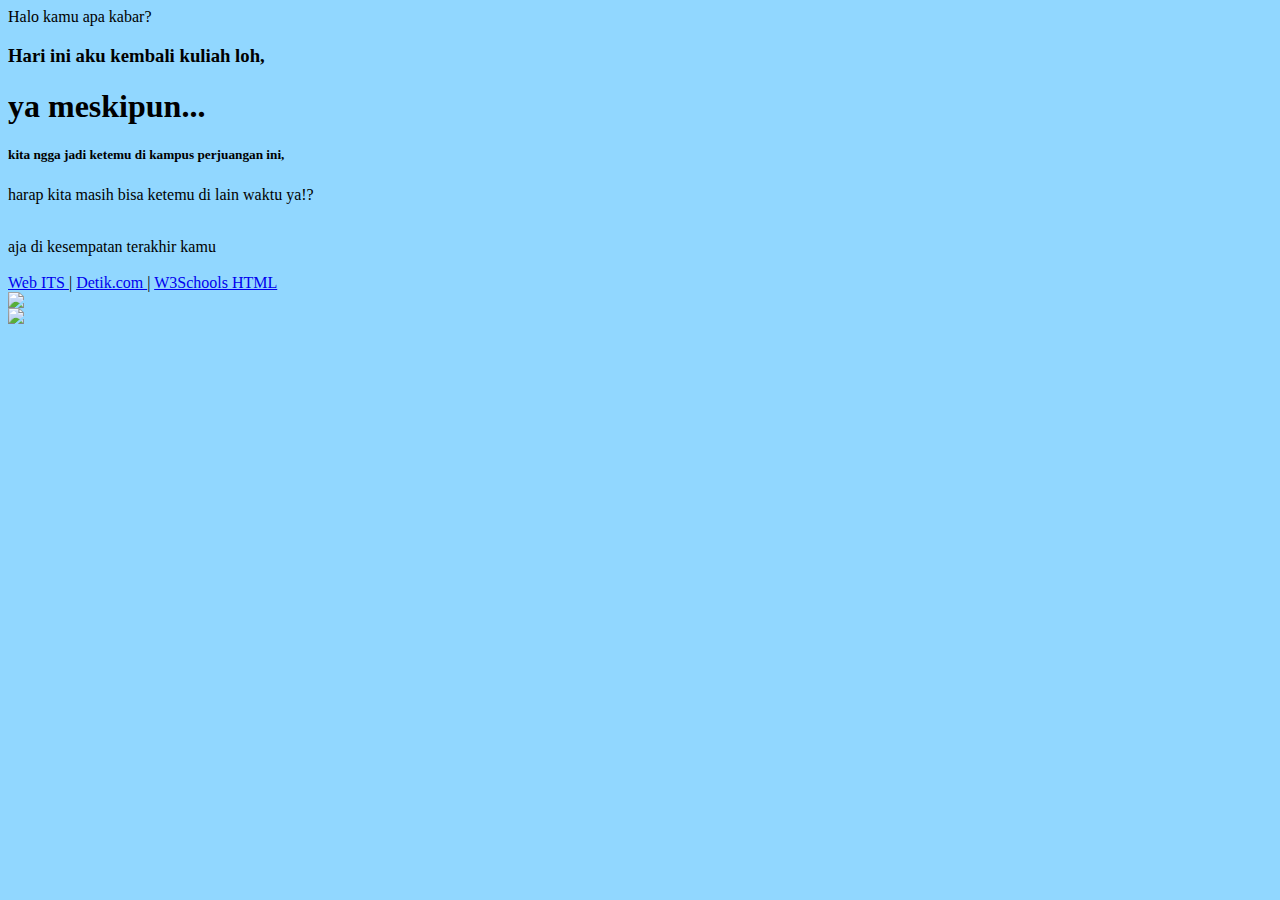
==== index.html @ 0aa953d3 "Create index.html" ====
<html>

<head>
    <title> DICKY FEBRI PRIMADHANI - 5026221036 </title>
</head>

<body bgcolor="#91D7FF">
    Halo kamu apa kabar? <br>
    <h3>Hari ini aku kembali kuliah loh, </h3>
    <h1>ya meskipun...</h1>
    <h5> kita ngga jadi ketemu di kampus perjuangan ini,</h5>  
    <p> harap kita masih bisa ketemu di lain waktu ya!?</p>
    <br>  aja di kesempatan terakhir kamu

    <br>
    <br> <a href="https://portal.its.ac.id/"> Web ITS </a>
    |
    <a href="https://www.detik.com/" target="_blank">  Detik.com </a>
    |
    <a href="https://www.w3schools.com/html/default.asp" target="_top"> W3Schools HTML </a>

    <br>
    <img src="VBG Jmmi (1).png">
    <br>
    <img src="https://cdn.idntimes.com/content-images/community/2023/05/1683201246420-538b65194ca5d43df1ac9a6e67de4ee9-4af6f9e9a49bdce1d8d9e667577625c9_600x400.jpg">

</body>

</html>
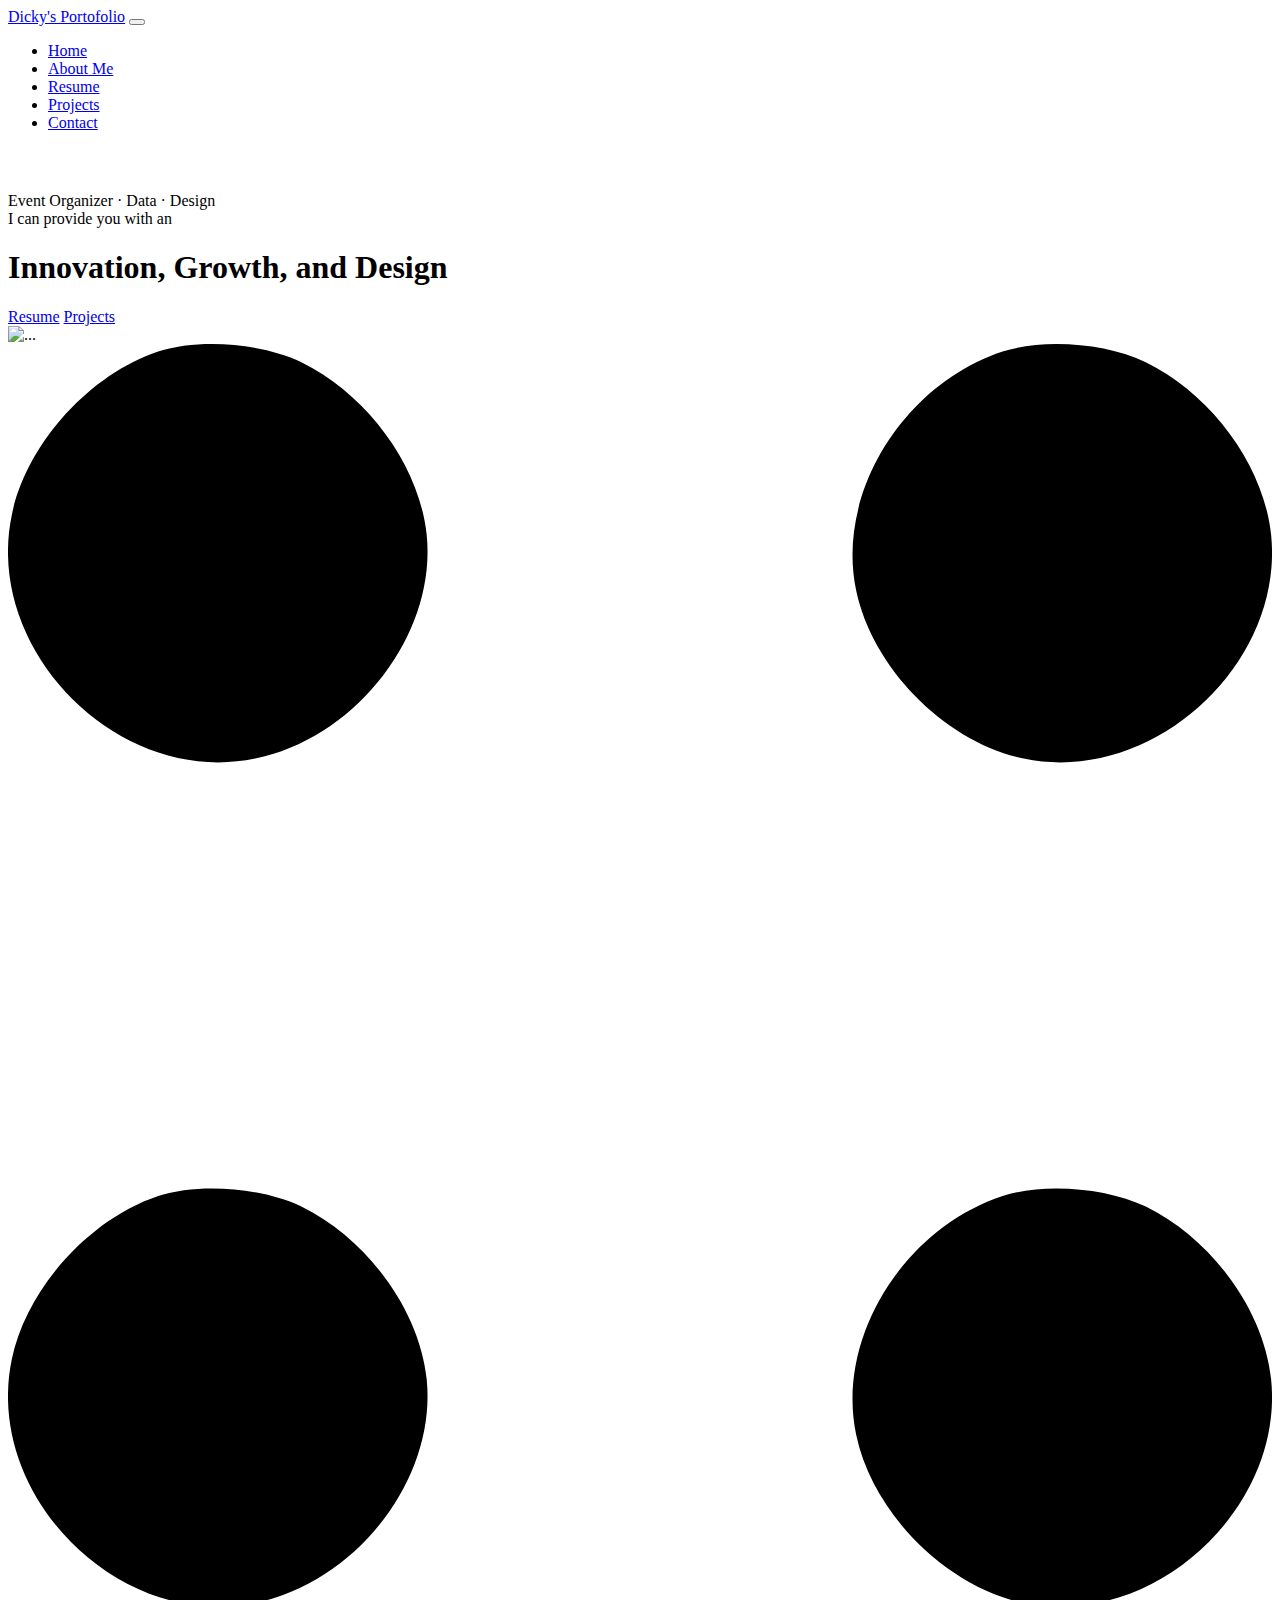
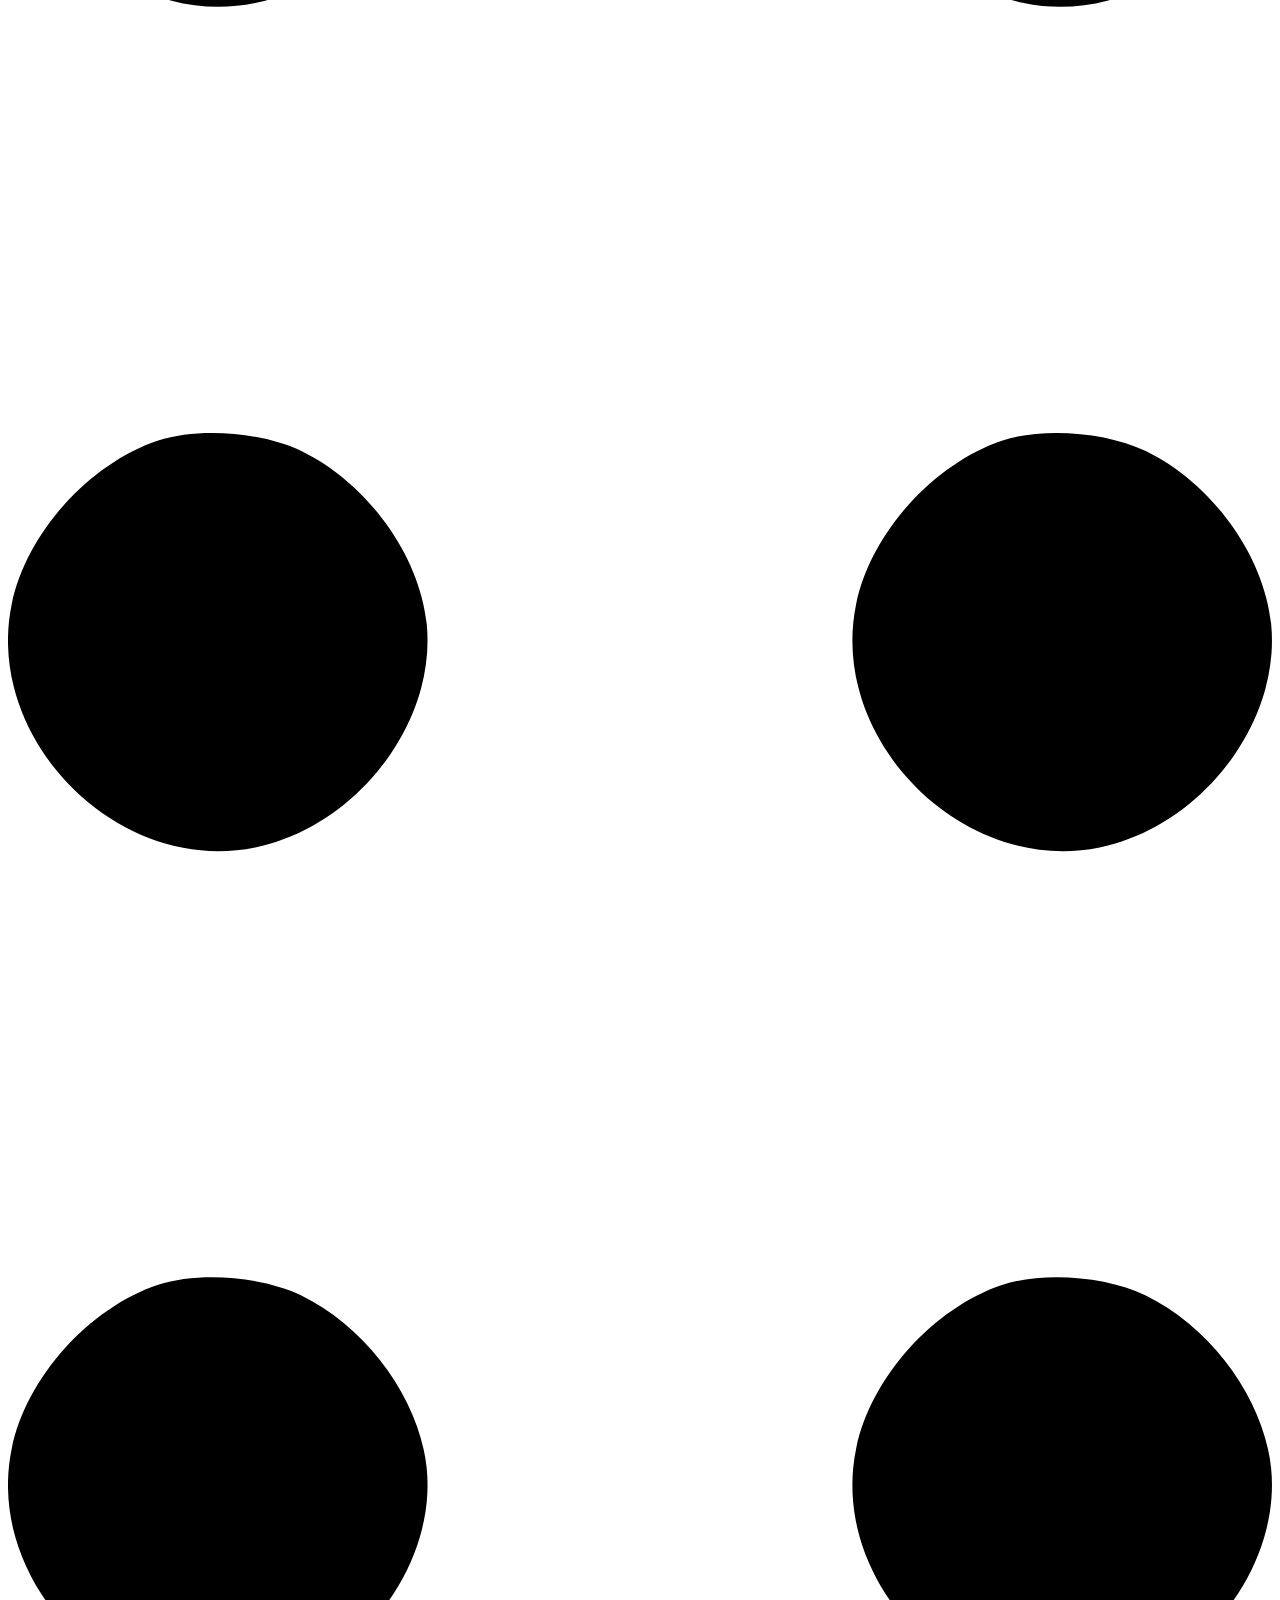
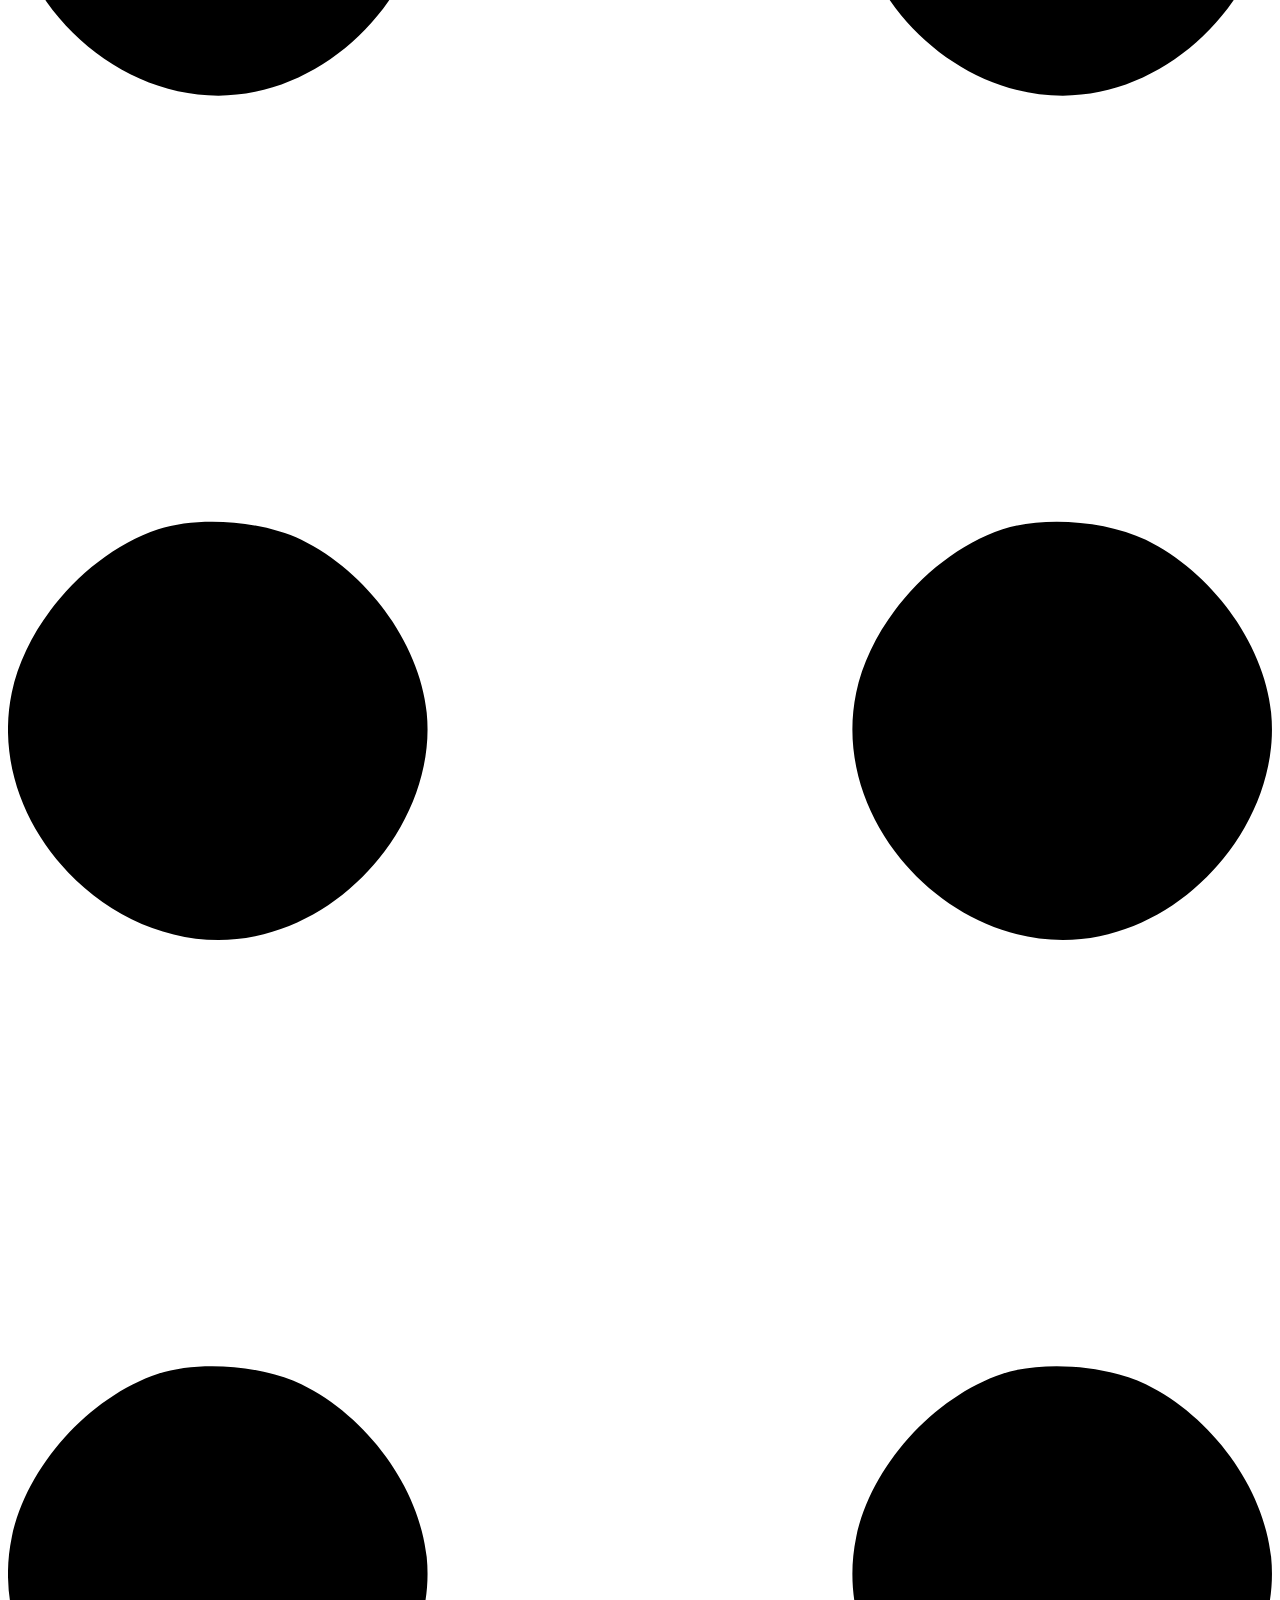
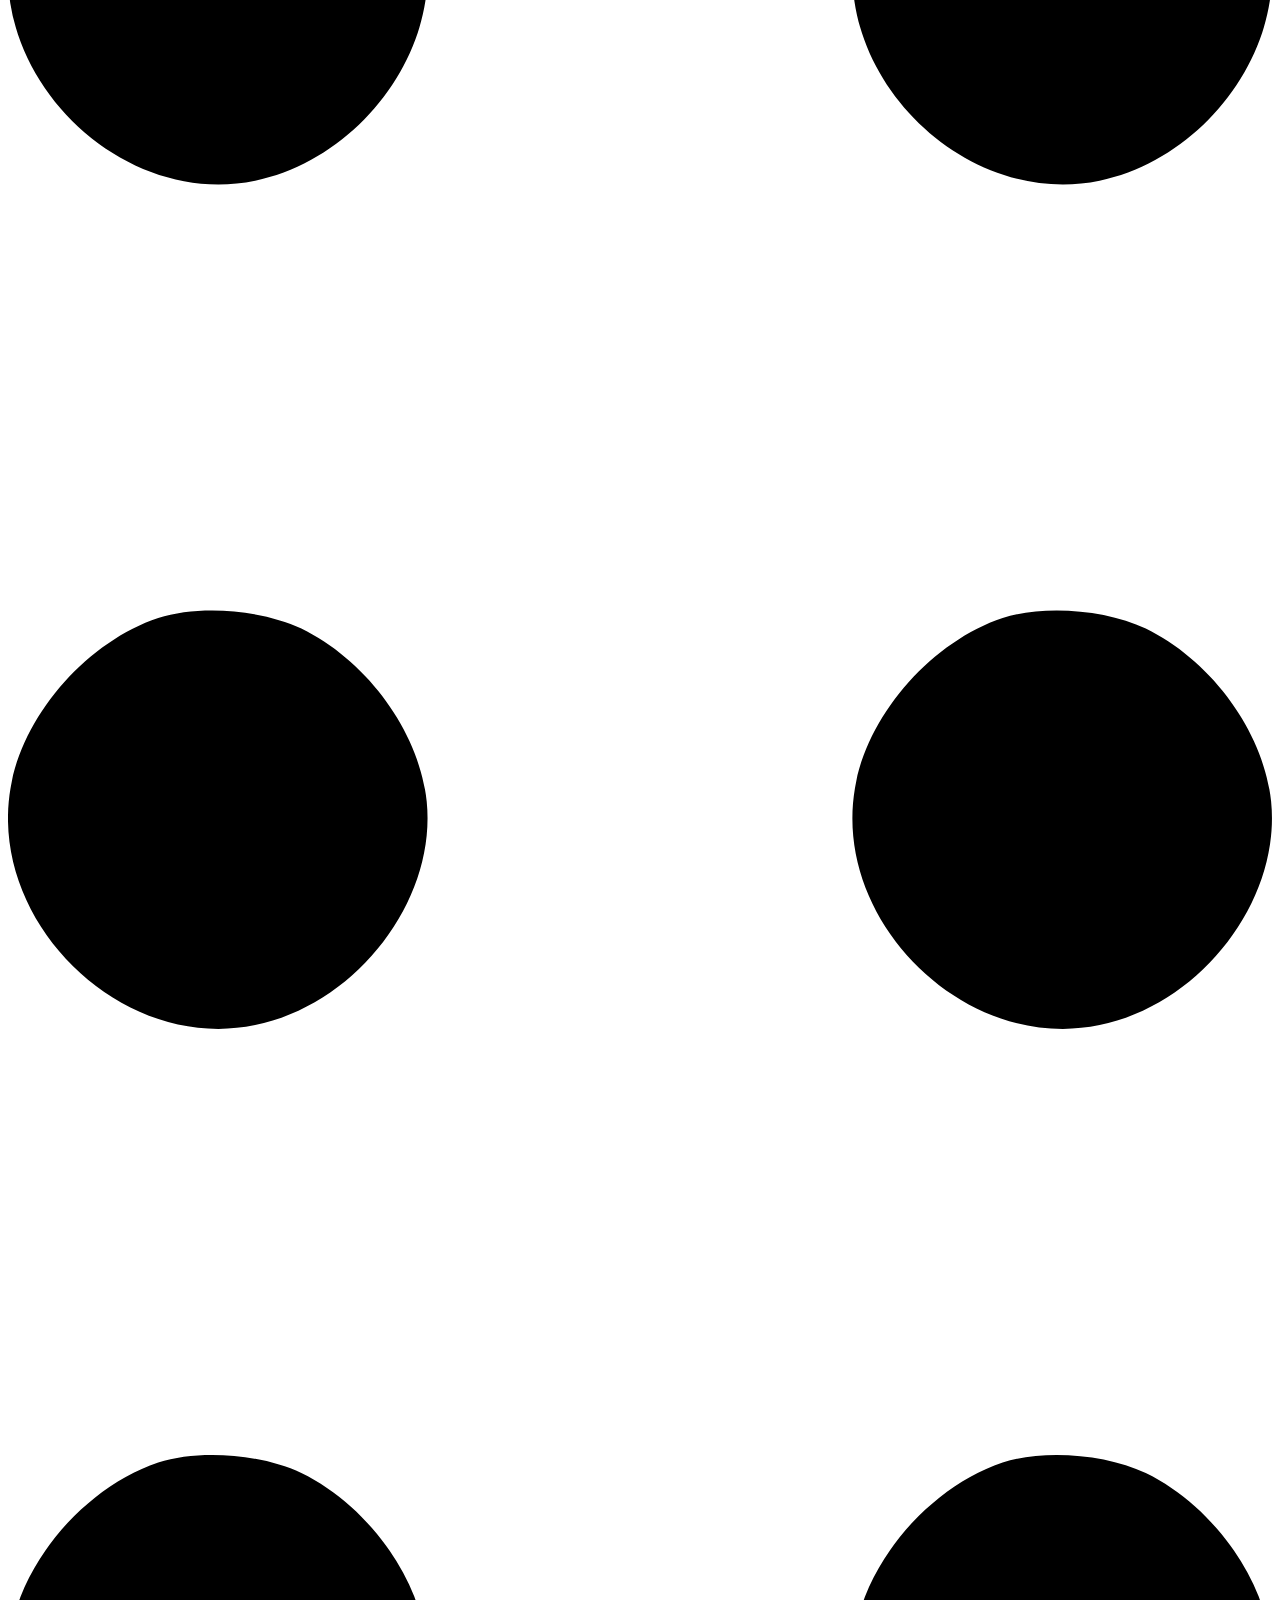
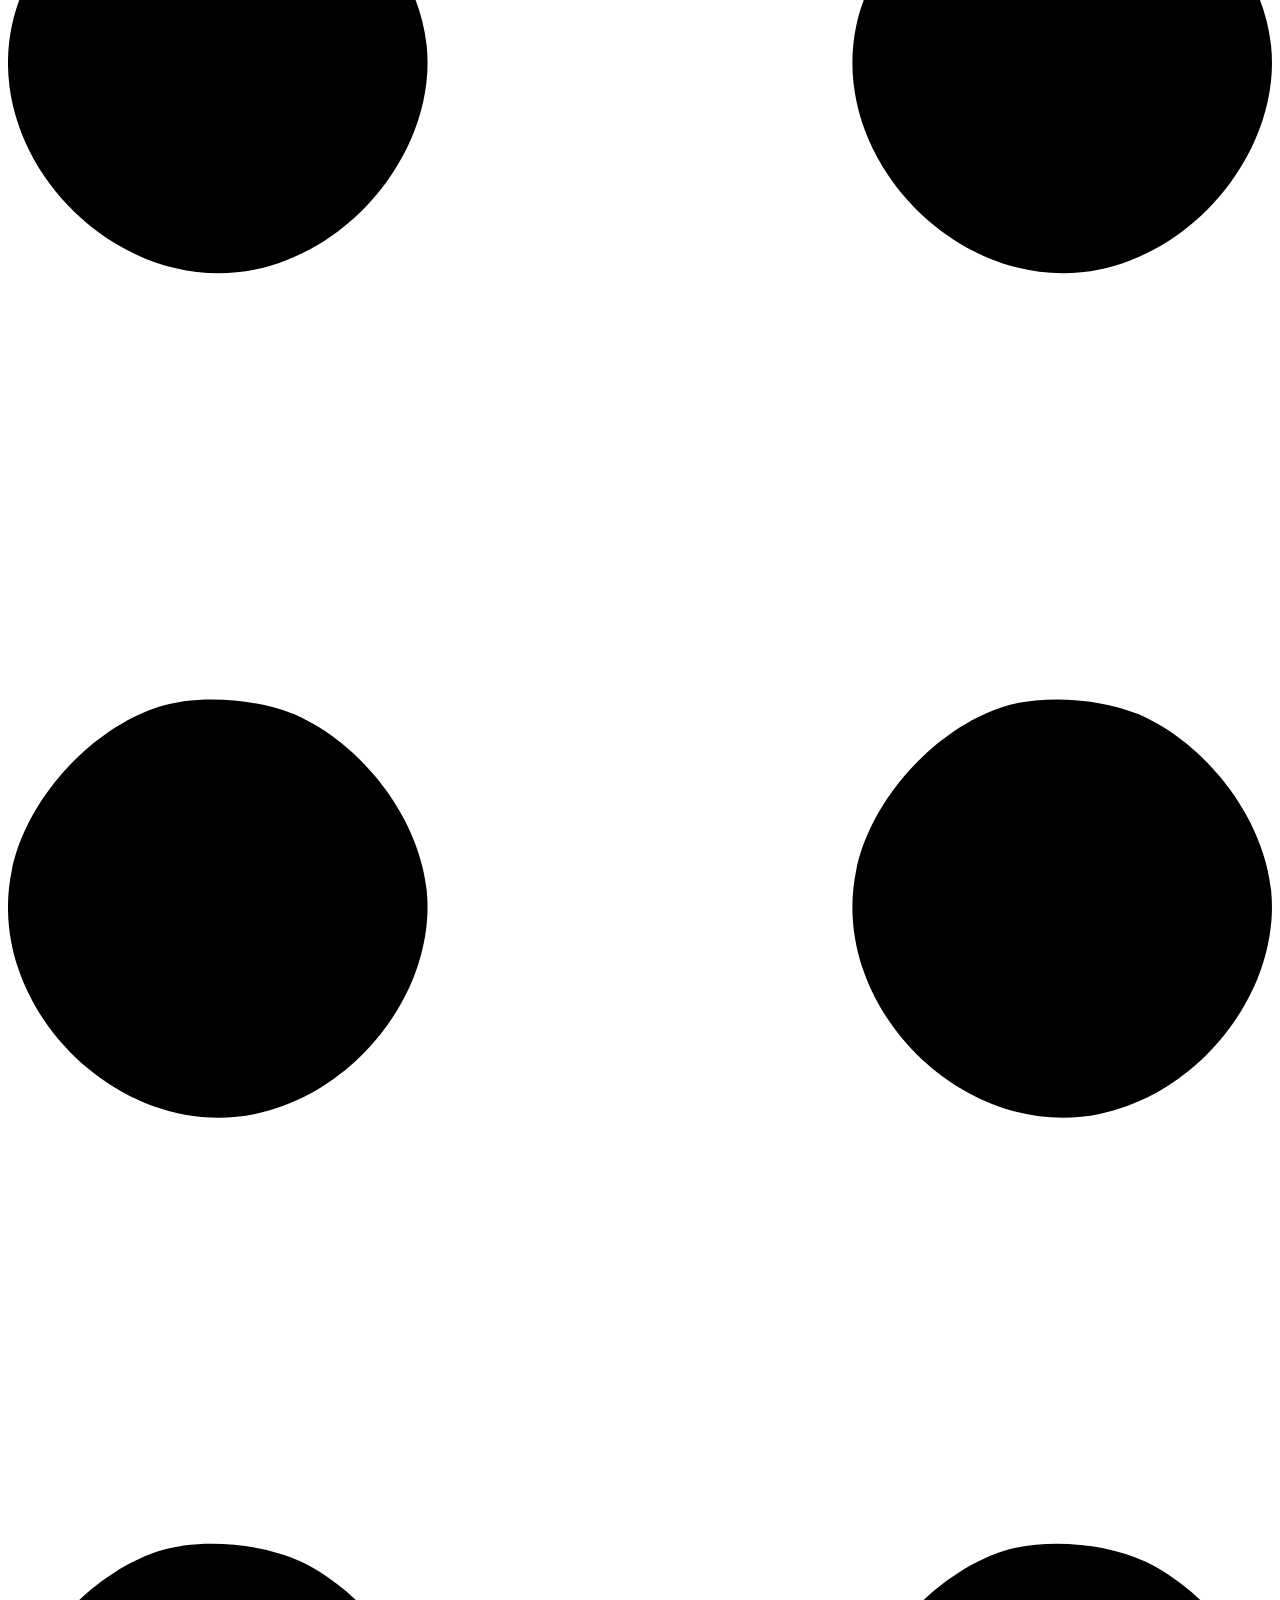
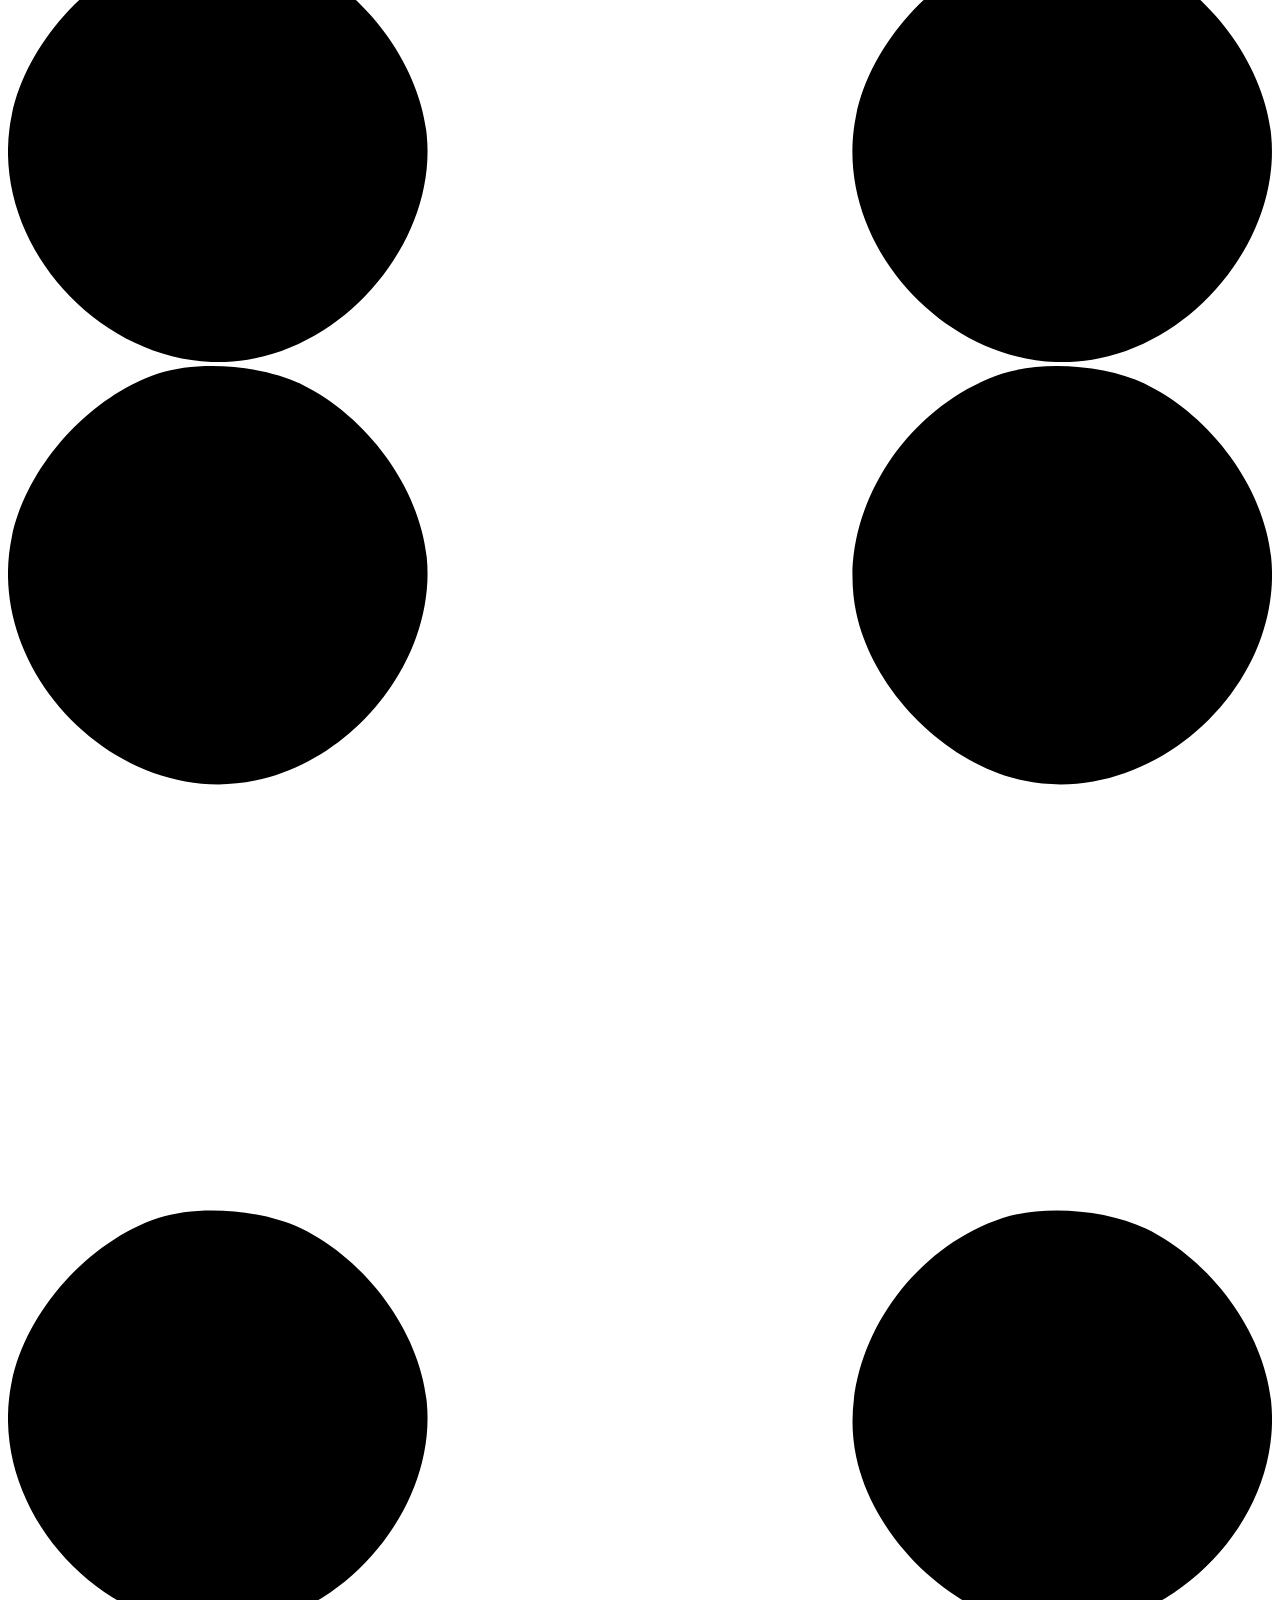
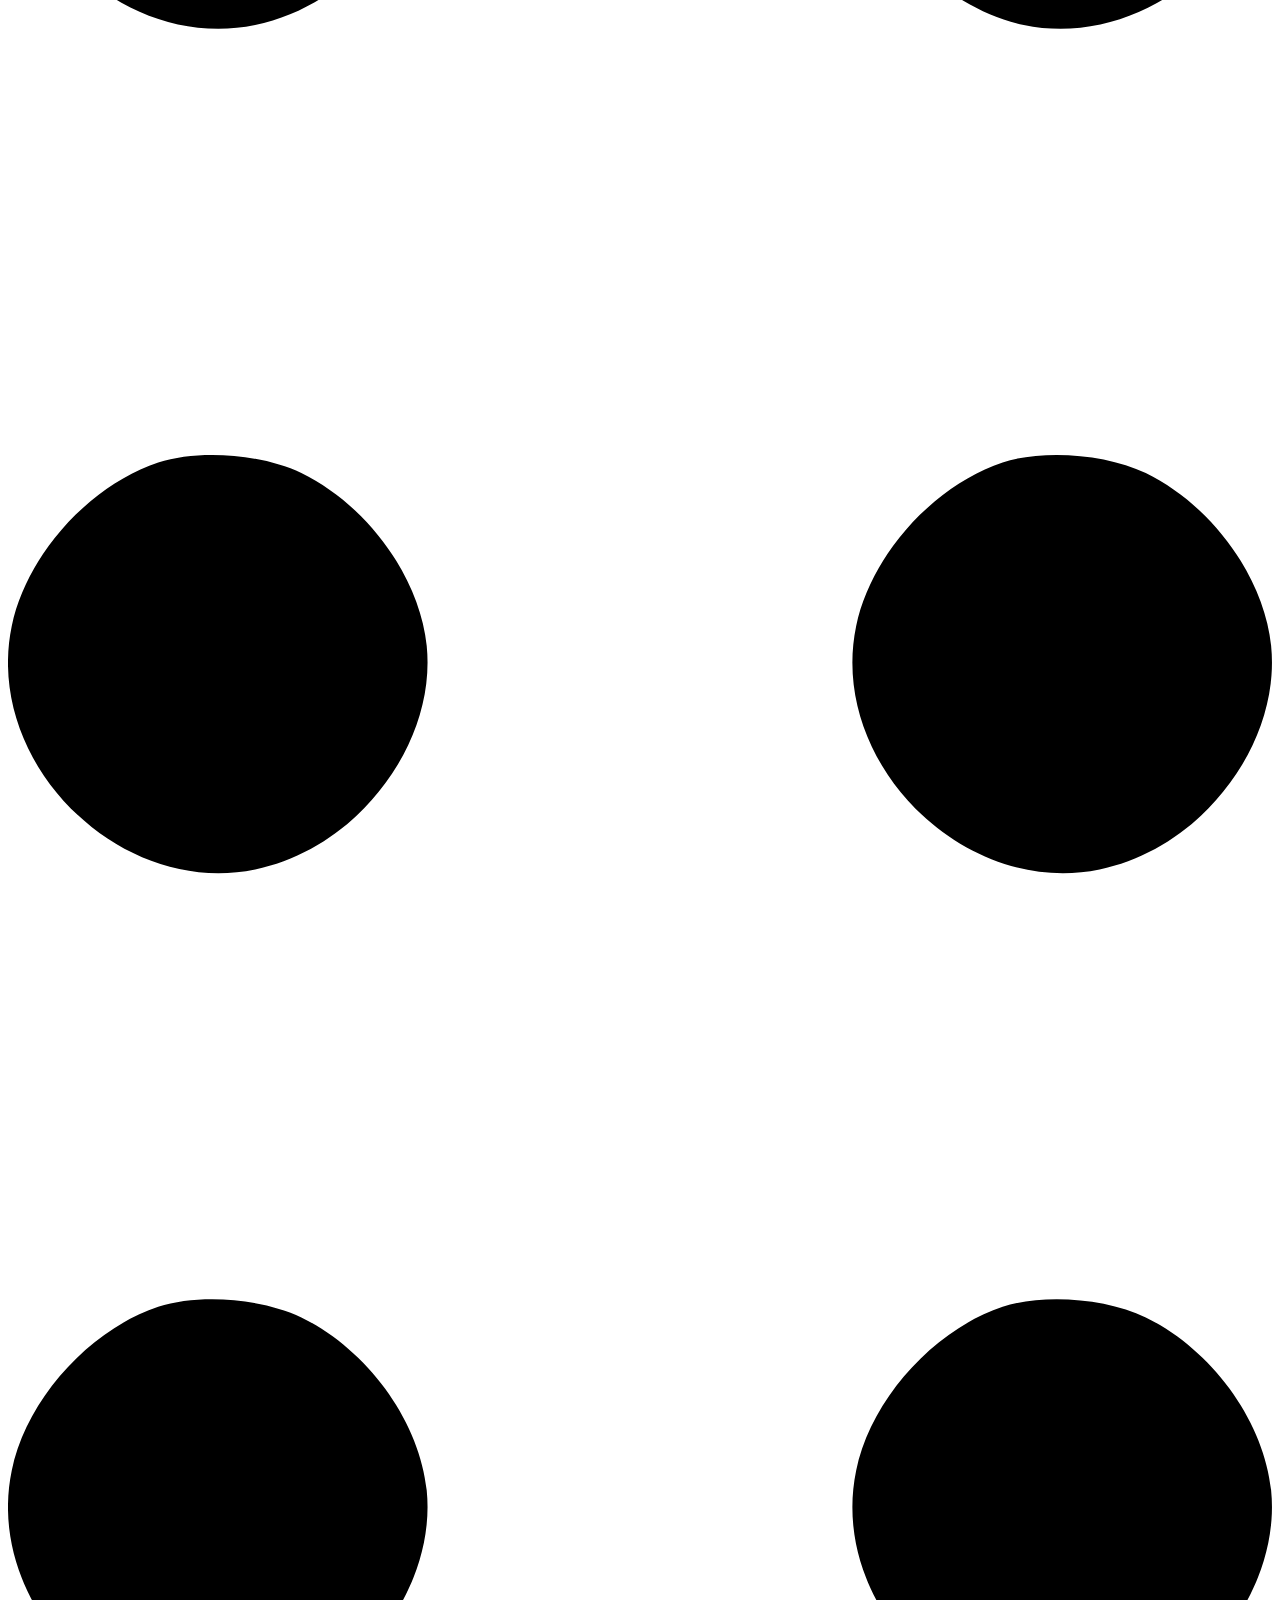
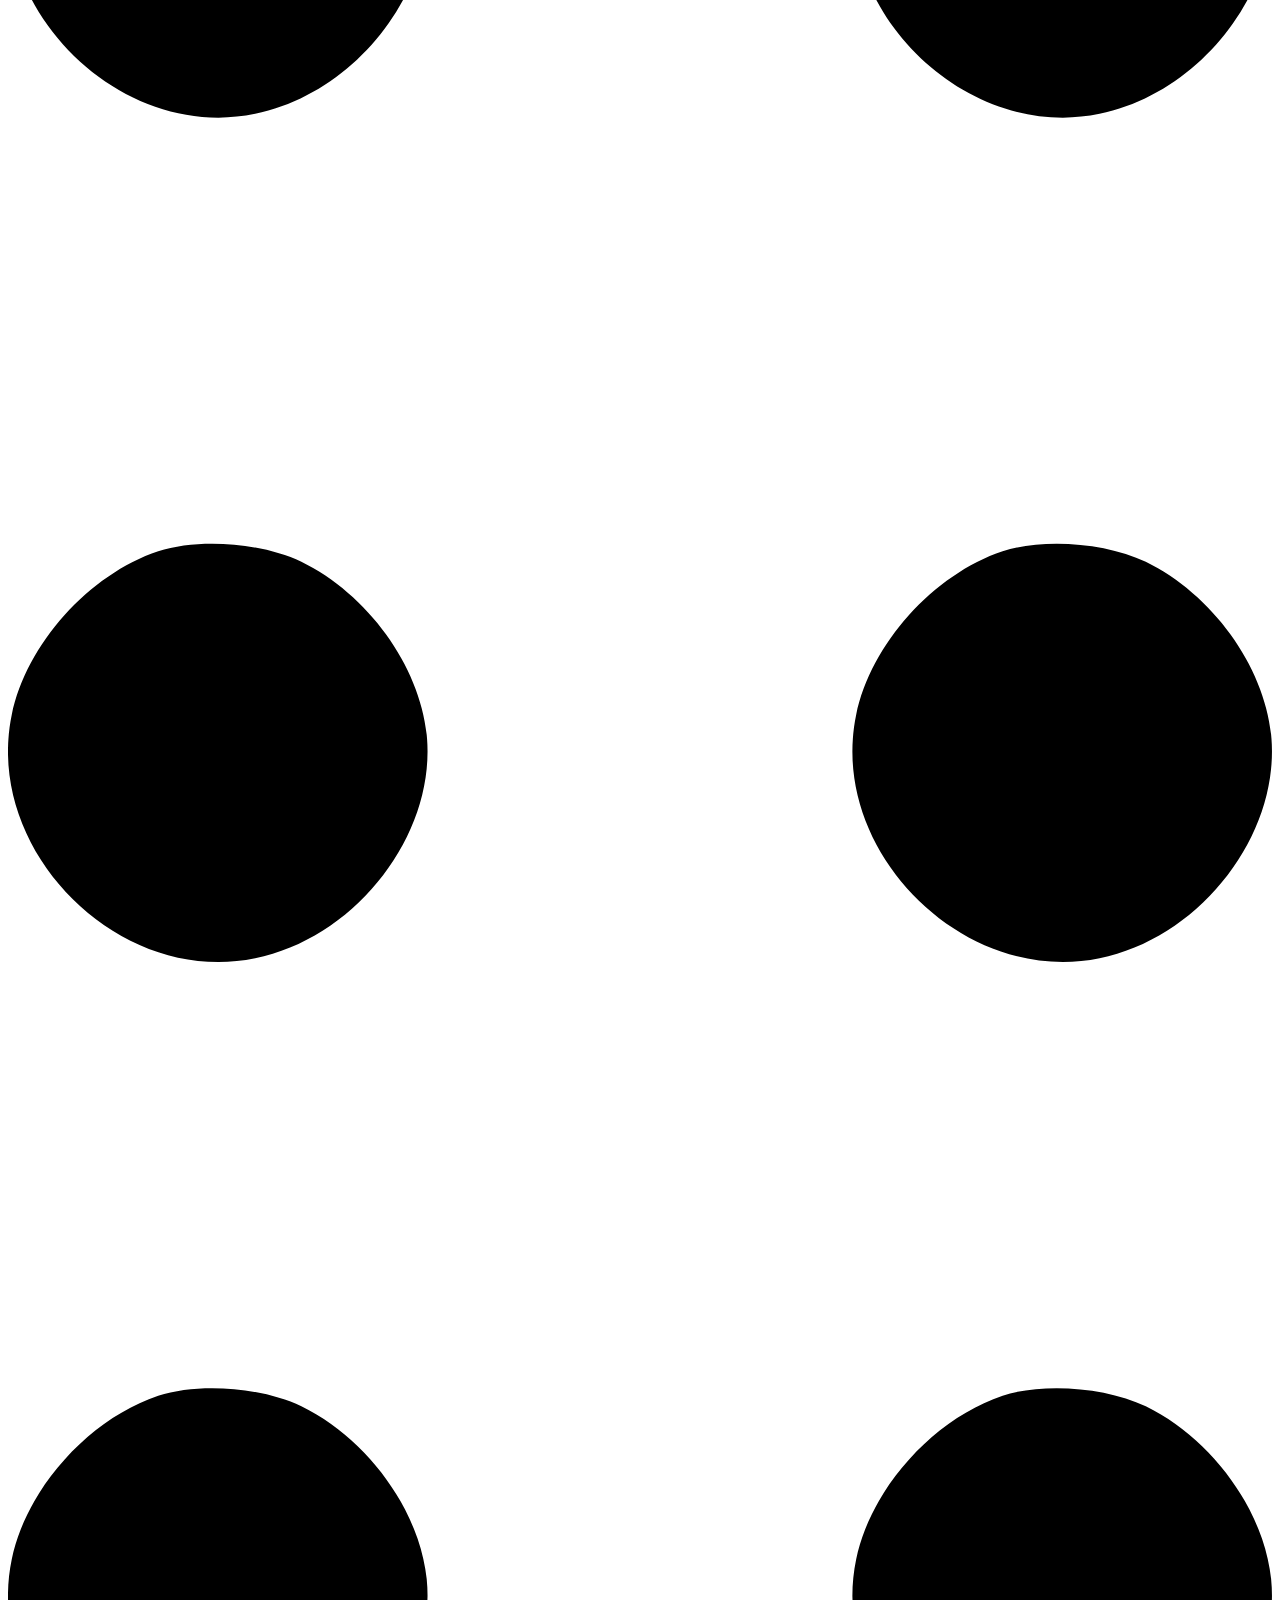
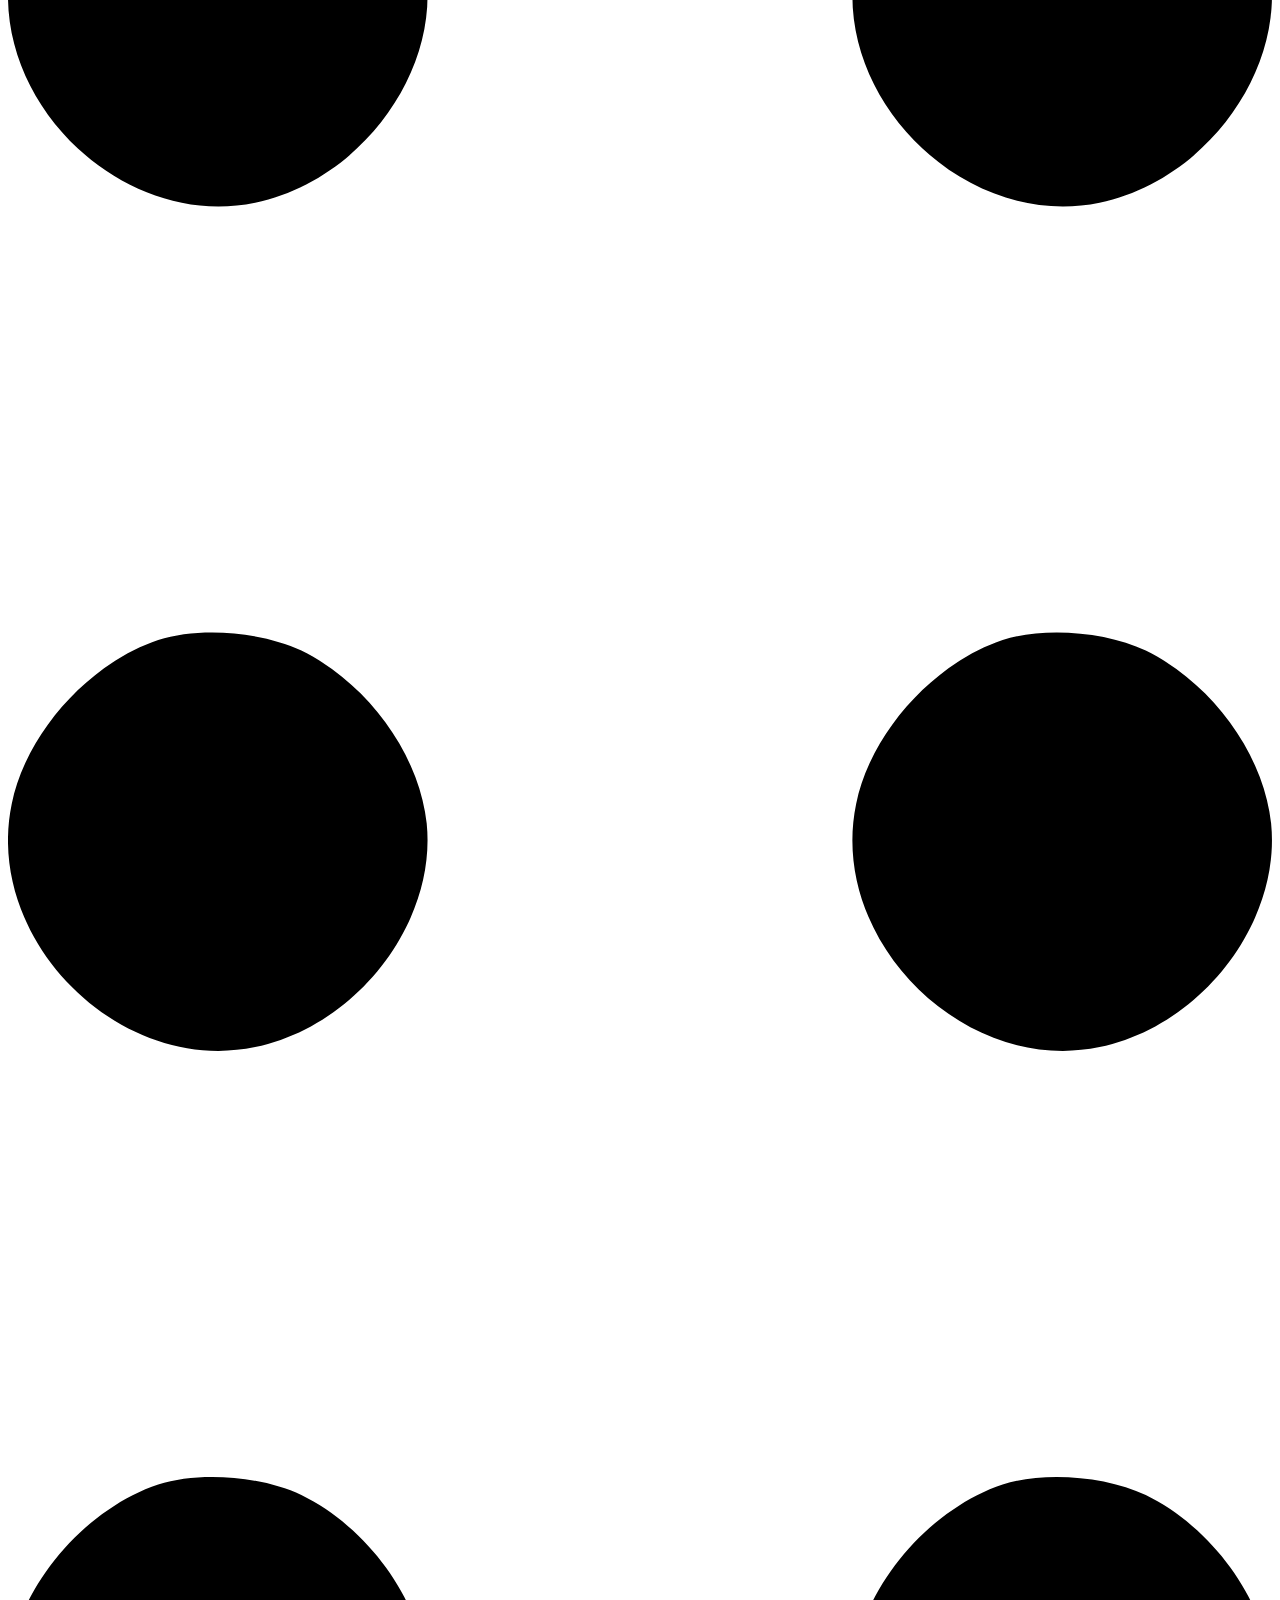
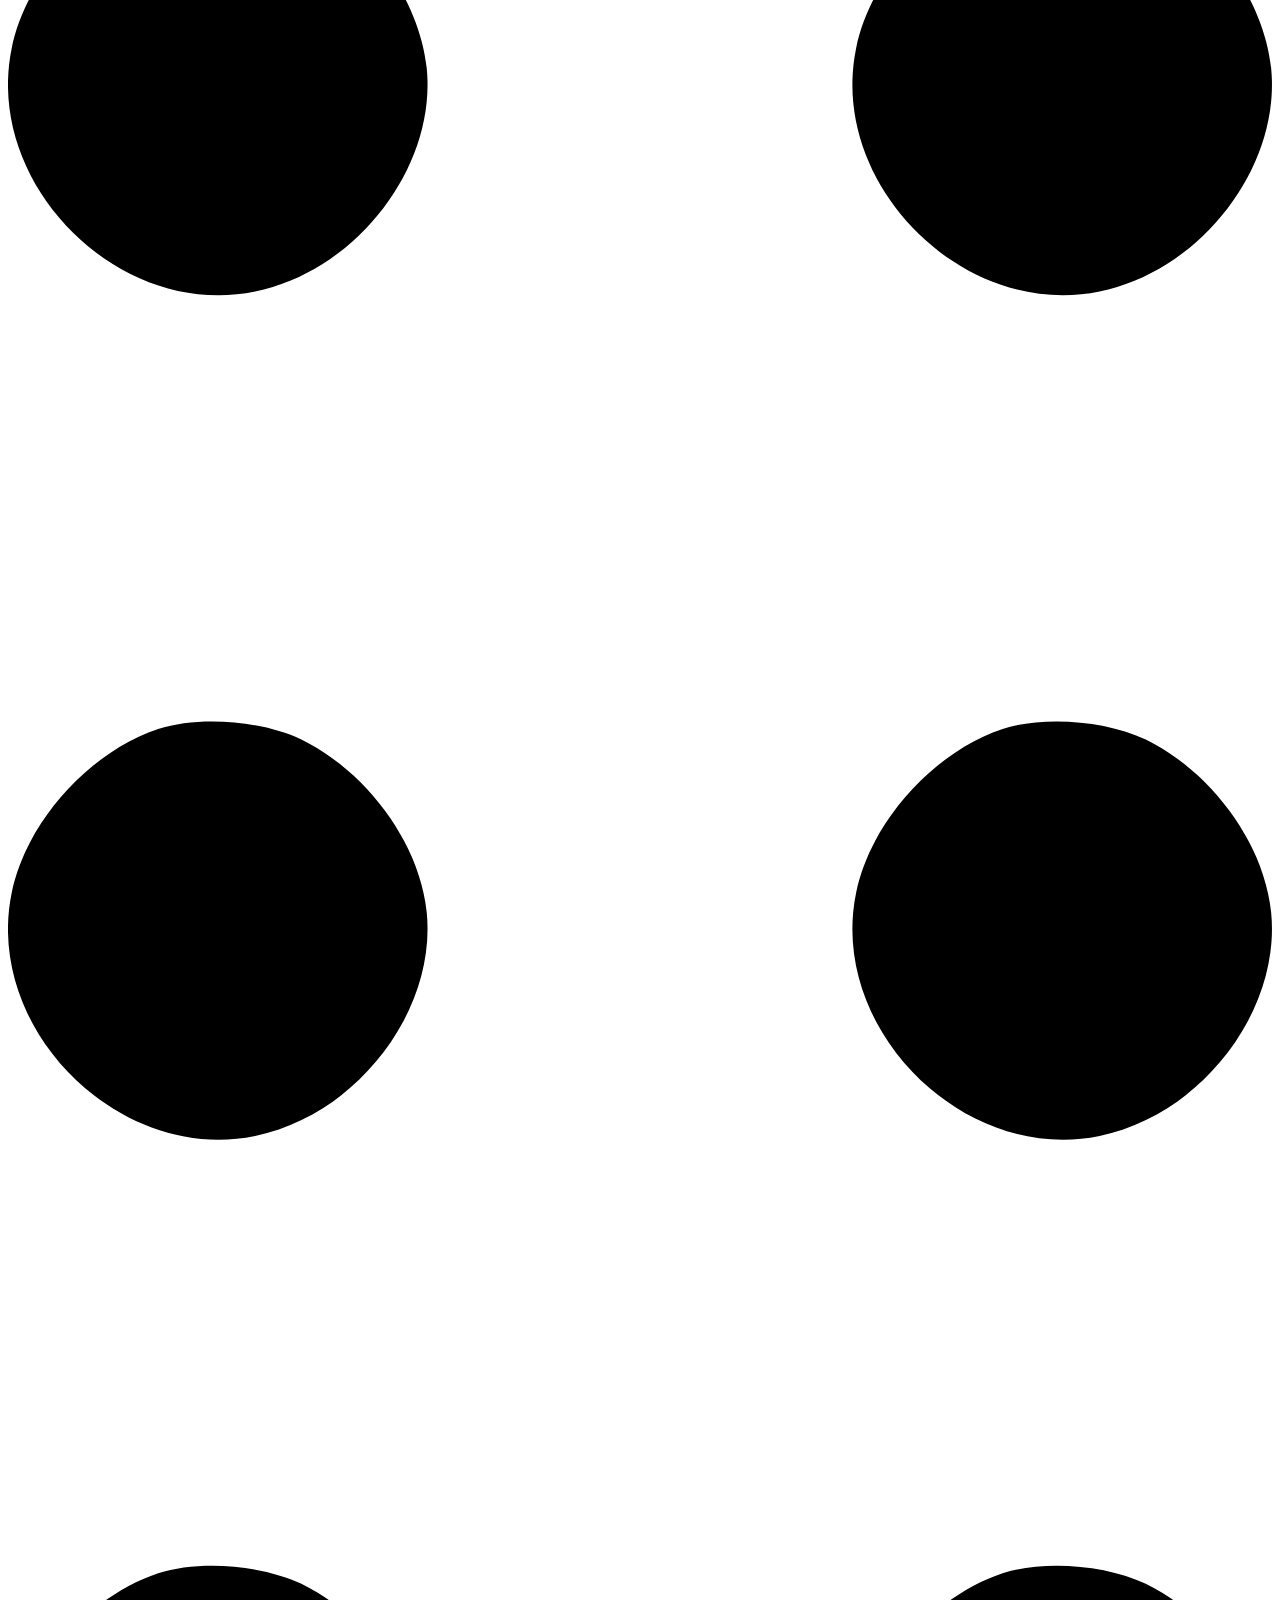
==== commit 23a7c10a: "Update index.html" ====
--- a/index.html
+++ b/index.html
@@ -1,29 +1,779 @@
-<html>
+<!DOCTYPE html>
+<html lang="en">
 
 <head>
-    <title> DICKY FEBRI PRIMADHANI - 5026221036 </title>
+    <meta charset="utf-8" />
+    <meta name="viewport" content="width=device-width, initial-scale=1, shrink-to-fit=no" />
+    <meta name="description" content="" />
+    <meta name="author" content="" />
+    <title>Dicky Febri Primadhani</title>
+    <!-- Favicon-->
+    <link rel="icon" type="image/x-icon" href="assets/favicon.ico" />
+    <!-- Custom Google font-->
+    <link rel="preconnect" href="https://fonts.googleapis.com" />
+    <link rel="preconnect" href="https://fonts.gstatic.com" crossorigin />
+    <link
+        href="https://fonts.googleapis.com/css2?family=Plus+Jakarta+Sans:wght@100;200;300;400;500;600;700;800;900&amp;display=swap"
+        rel="stylesheet" />
+    <!-- Bootstrap icons-->
+    <link href="https://cdn.jsdelivr.net/npm/bootstrap-icons@1.8.1/font/bootstrap-icons.css" rel="stylesheet" />
+    <!-- Core theme CSS (includes Bootstrap)-->
+    <link href="css/styles.css" rel="stylesheet" />
 </head>
 
-<body bgcolor="#91D7FF">
-    Halo kamu apa kabar? <br>
-    <h3>Hari ini aku kembali kuliah loh, </h3>
-    <h1>ya meskipun...</h1>
-    <h5> kita ngga jadi ketemu di kampus perjuangan ini,</h5>  
-    <p> harap kita masih bisa ketemu di lain waktu ya!?</p>
-    <br>  aja di kesempatan terakhir kamu
+<body class="d-flex flex-column h-100">
+    <main class="flex-shrink-0">
+        <!-- Navigation-->
+        <nav class="navbar navbar-expand-lg navbar-light bg-white py-3">
+            <div class="container px-5">
+                <a class="navbar-brand" href="index.html"><span class="fw-bolder text-primary">Dicky's
+                        Portofolio</span></a>
+                <button class="navbar-toggler" type="button" data-bs-toggle="collapse"
+                    data-bs-target="#navbarSupportedContent" aria-controls="navbarSupportedContent"
+                    aria-expanded="false" aria-label="Toggle navigation"><span
+                        class="navbar-toggler-icon"></span></button>
+                <div class="collapse navbar-collapse" id="navbarSupportedContent">
+                    <ul class="navbar-nav ms-auto mb-2 mb-lg-0 small fw-bolder">
+                        <li class="nav-item"><a class="nav-link" href="index.html">Home</a></li>
+                        <li class="nav-item"><a class="nav-link" href="#about">About Me</a></li>
+                        <li class="nav-item"><a class="nav-link" href="#resume">Resume</a></li>
+                        <li class="nav-item"><a class="nav-link" href="#projects">Projects</a></li>
+                        <li class="nav-item"><a class="nav-link" href="#contact">Contact</a></li>
+                    </ul>
+                </div>
+            </div>
+        </nav>
+        <!-- Header-->
+        <header style="margin-top: 60px;" class="py-5">
+            <div class="container px-5 pb-5">
+                <div class="row gx-5 align-items-center">
+                    <div class="col-xxl-5">
+                        <!-- Header text content-->
+                        <div class="text-center text-xxl-start">
+                            <div class="badge bg-gradient-primary-to-secondary text-white mb-4">
+                                <div class="text-uppercase"> Event Organizer &middot; Data &middot; Design</div>
+                            </div>
+                            <div class="fs-3 fw-light text-muted">I can provide you with an</div>
+                            <h1 class="display-3 fw-bolder mb-5"><span class="text-gradient d-inline">Innovation,
+                                    Growth, and Design</span></h1>
+                            <div
+                                class="d-grid gap-3 d-sm-flex justify-content-sm-center justify-content-xxl-start mb-3">
+                                <a class="btn btn-primary btn-lg px-5 py-3 me-sm-3 fs-6 fw-bolder"
+                                    href="#resume">Resume</a>
+                                <a class="btn btn-outline-dark btn-lg px-5 py-3 fs-6 fw-bolder"
+                                    href="#projects">Projects</a>
+                            </div>
+                        </div>
+                    </div>
+                    <div class="col-xxl-7">
+                        <!-- Header profile picture-->
+                        <div class="d-flex justify-content-center mt-5 mt-xxl-0">
+                            <div class="profile bg-gradient-primary-to-secondary">
+                                <!-- TIP: For best results, use a photo with a transparent background like the demo example below-->
+                                <!-- Watch a tutorial on how to do this on YouTube (link)-->
+                                <img class="profile-img" src="assets/dicky.png" alt="..." style="margin-bottom: 0.5px;"
+                                    width="340px" />
+                                <div class="dots-1">
+                                    <!-- SVG Dots-->
+                                    <svg version="1.1" xmlns="http://www.w3.org/2000/svg"
+                                        xmlns:xlink="http://www.w3.org/1999/xlink" x="0px" y="0px"
+                                        viewBox="0 0 191.6 1215.4" style="enable-background: new 0 0 191.6 1215.4"
+                                        xml:space="preserve">
+                                        <g transform="translate(0.000000,1280.000000) scale(0.100000,-0.100000)">
+                                            <path
+                                                d="M227.7,12788.6c-105-35-200-141-222-248c-43-206,163-412,369-369c155,32,275,190,260,339c-11,105-90,213-190,262        C383.7,12801.6,289.7,12808.6,227.7,12788.6z">
+                                            </path>
+                                            <path
+                                                d="M1507.7,12788.6c-151-50-253-216-222-362c25-119,136-230,254-255c194-41,395,142,375,339c-11,105-90,213-190,262        C1663.7,12801.6,1569.7,12808.6,1507.7,12788.6z">
+                                            </path>
+                                            <path
+                                                d="M227.7,11508.6c-105-35-200-141-222-248c-43-206,163-412,369-369c155,32,275,190,260,339c-11,105-90,213-190,262        C383.7,11521.6,289.7,11528.6,227.7,11508.6z">
+                                            </path>
+                                            <path
+                                                d="M1507.7,11508.6c-151-50-253-216-222-362c25-119,136-230,254-255c194-41,395,142,375,339c-11,105-90,213-190,262        C1663.7,11521.6,1569.7,11528.6,1507.7,11508.6z">
+                                            </path>
+                                            <path
+                                                d="M227.7,10228.6c-105-35-200-141-222-248c-43-206,163-412,369-369c155,32,275,190,260,339c-11,105-90,213-190,262        C383.7,10241.6,289.7,10248.6,227.7,10228.6z">
+                                            </path>
+                                            <path
+                                                d="M1507.7,10228.6c-105-35-200-141-222-248c-43-206,163-412,369-369c155,32,275,190,260,339c-11,105-90,213-190,262        C1663.7,10241.6,1569.7,10248.6,1507.7,10228.6z">
+                                            </path>
+                                            <path
+                                                d="M227.7,8948.6c-105-35-200-141-222-248c-43-206,163-412,369-369c155,32,275,190,260,339c-11,105-90,213-190,262        C383.7,8961.6,289.7,8968.6,227.7,8948.6z">
+                                            </path>
+                                            <path
+                                                d="M1507.7,8948.6c-105-35-200-141-222-248c-43-206,163-412,369-369c155,32,275,190,260,339c-11,105-90,213-190,262        C1663.7,8961.6,1569.7,8968.6,1507.7,8948.6z">
+                                            </path>
+                                            <path
+                                                d="M227.7,7668.6c-105-35-200-141-222-248c-43-206,163-412,369-369c155,32,275,190,260,339c-11,105-90,213-190,262        C383.7,7681.6,289.7,7688.6,227.7,7668.6z">
+                                            </path>
+                                            <path
+                                                d="M1507.7,7668.6c-105-35-200-141-222-248c-43-206,163-412,369-369c155,32,275,190,260,339c-11,105-90,213-190,262        C1663.7,7681.6,1569.7,7688.6,1507.7,7668.6z">
+                                            </path>
+                                            <path
+                                                d="M227.7,6388.6c-105-35-200-141-222-248c-43-206,163-412,369-369c155,32,275,190,260,339c-11,105-90,213-190,262        C383.7,6401.6,289.7,6408.6,227.7,6388.6z">
+                                            </path>
+                                            <path
+                                                d="M1507.7,6388.6c-105-35-200-141-222-248c-43-206,163-412,369-369c155,32,275,190,260,339c-11,105-90,213-190,262        C1663.7,6401.6,1569.7,6408.6,1507.7,6388.6z">
+                                            </path>
+                                            <path
+                                                d="M227.7,5108.6c-105-35-200-141-222-248c-43-206,163-412,369-369c155,32,275,190,260,339c-11,105-90,213-190,262        C383.7,5121.6,289.7,5128.6,227.7,5108.6z">
+                                            </path>
+                                            <path
+                                                d="M1507.7,5108.6c-105-35-200-141-222-248c-43-206,163-412,369-369c155,32,275,190,260,339c-11,105-90,213-190,262        C1663.7,5121.6,1569.7,5128.6,1507.7,5108.6z">
+                                            </path>
+                                            <path
+                                                d="M227.7,3828.6c-105-35-200-141-222-248c-43-206,163-412,369-369c155,32,275,190,260,339c-11,105-90,213-190,262        C383.7,3841.6,289.7,3848.6,227.7,3828.6z">
+                                            </path>
+                                            <path
+                                                d="M1507.7,3828.6c-105-35-200-141-222-248c-43-206,163-412,369-369c155,32,275,190,260,339c-11,105-90,213-190,262        C1663.7,3841.6,1569.7,3848.6,1507.7,3828.6z">
+                                            </path>
+                                            <path
+                                                d="M227.7,2548.6c-105-35-200-141-222-248c-43-206,163-412,369-369c155,32,275,190,260,339c-11,105-90,213-190,262        C383.7,2561.6,289.7,2568.6,227.7,2548.6z">
+                                            </path>
+                                            <path
+                                                d="M1507.7,2548.6c-105-35-200-141-222-248c-43-206,163-412,369-369c155,32,275,190,260,339c-11,105-90,213-190,262        C1663.7,2561.6,1569.7,2568.6,1507.7,2548.6z">
+                                            </path>
+                                            <path
+                                                d="M227.7,1268.6c-105-35-200-141-222-248c-43-206,163-412,369-369c155,32,275,190,260,339c-11,105-90,213-190,262        C383.7,1281.6,289.7,1288.6,227.7,1268.6z">
+                                            </path>
+                                            <path
+                                                d="M1507.7,1268.6c-105-35-200-141-222-248c-43-206,163-412,369-369c155,32,275,190,260,339c-11,105-90,213-190,262        C1663.7,1281.6,1569.7,1288.6,1507.7,1268.6z">
+                                            </path>
+                                        </g>
+                                    </svg>
+                                    <!-- END of SVG dots-->
+                                </div>
+                                <div class="dots-2">
+                                    <!-- SVG Dots-->
+                                    <svg version="1.1" xmlns="http://www.w3.org/2000/svg"
+                                        xmlns:xlink="http://www.w3.org/1999/xlink" x="0px" y="0px"
+                                        viewBox="0 0 191.6 1215.4" style="enable-background: new 0 0 191.6 1215.4"
+                                        xml:space="preserve">
+                                        <g transform="translate(0.000000,1280.000000) scale(0.100000,-0.100000)">
+                                            <path
+                                                d="M227.7,12788.6c-105-35-200-141-222-248c-43-206,163-412,369-369c155,32,275,190,260,339c-11,105-90,213-190,262        C383.7,12801.6,289.7,12808.6,227.7,12788.6z">
+                                            </path>
+                                            <path
+                                                d="M1507.7,12788.6c-151-50-253-216-222-362c25-119,136-230,254-255c194-41,395,142,375,339c-11,105-90,213-190,262        C1663.7,12801.6,1569.7,12808.6,1507.7,12788.6z">
+                                            </path>
+                                            <path
+                                                d="M227.7,11508.6c-105-35-200-141-222-248c-43-206,163-412,369-369c155,32,275,190,260,339c-11,105-90,213-190,262        C383.7,11521.6,289.7,11528.6,227.7,11508.6z">
+                                            </path>
+                                            <path
+                                                d="M1507.7,11508.6c-151-50-253-216-222-362c25-119,136-230,254-255c194-41,395,142,375,339c-11,105-90,213-190,262        C1663.7,11521.6,1569.7,11528.6,1507.7,11508.6z">
+                                            </path>
+                                            <path
+                                                d="M227.7,10228.6c-105-35-200-141-222-248c-43-206,163-412,369-369c155,32,275,190,260,339c-11,105-90,213-190,262        C383.7,10241.6,289.7,10248.6,227.7,10228.6z">
+                                            </path>
+                                            <path
+                                                d="M1507.7,10228.6c-105-35-200-141-222-248c-43-206,163-412,369-369c155,32,275,190,260,339c-11,105-90,213-190,262        C1663.7,10241.6,1569.7,10248.6,1507.7,10228.6z">
+                                            </path>
+                                            <path
+                                                d="M227.7,8948.6c-105-35-200-141-222-248c-43-206,163-412,369-369c155,32,275,190,260,339c-11,105-90,213-190,262        C383.7,8961.6,289.7,8968.6,227.7,8948.6z">
+                                            </path>
+                                            <path
+                                                d="M1507.7,8948.6c-105-35-200-141-222-248c-43-206,163-412,369-369c155,32,275,190,260,339c-11,105-90,213-190,262        C1663.7,8961.6,1569.7,8968.6,1507.7,8948.6z">
+                                            </path>
+                                            <path
+                                                d="M227.7,7668.6c-105-35-200-141-222-248c-43-206,163-412,369-369c155,32,275,190,260,339c-11,105-90,213-190,262        C383.7,7681.6,289.7,7688.6,227.7,7668.6z">
+                                            </path>
+                                            <path
+                                                d="M1507.7,7668.6c-105-35-200-141-222-248c-43-206,163-412,369-369c155,32,275,190,260,339c-11,105-90,213-190,262        C1663.7,7681.6,1569.7,7688.6,1507.7,7668.6z">
+                                            </path>
+                                            <path
+                                                d="M227.7,6388.6c-105-35-200-141-222-248c-43-206,163-412,369-369c155,32,275,190,260,339c-11,105-90,213-190,262        C383.7,6401.6,289.7,6408.6,227.7,6388.6z">
+                                            </path>
+                                            <path
+                                                d="M1507.7,6388.6c-105-35-200-141-222-248c-43-206,163-412,369-369c155,32,275,190,260,339c-11,105-90,213-190,262        C1663.7,6401.6,1569.7,6408.6,1507.7,6388.6z">
+                                            </path>
+                                            <path
+                                                d="M227.7,5108.6c-105-35-200-141-222-248c-43-206,163-412,369-369c155,32,275,190,260,339c-11,105-90,213-190,262        C383.7,5121.6,289.7,5128.6,227.7,5108.6z">
+                                            </path>
+                                            <path
+                                                d="M1507.7,5108.6c-105-35-200-141-222-248c-43-206,163-412,369-369c155,32,275,190,260,339c-11,105-90,213-190,262        C1663.7,5121.6,1569.7,5128.6,1507.7,5108.6z">
+                                            </path>
+                                            <path
+                                                d="M227.7,3828.6c-105-35-200-141-222-248c-43-206,163-412,369-369c155,32,275,190,260,339c-11,105-90,213-190,262        C383.7,3841.6,289.7,3848.6,227.7,3828.6z">
+                                            </path>
+                                            <path
+                                                d="M1507.7,3828.6c-105-35-200-141-222-248c-43-206,163-412,369-369c155,32,275,190,260,339c-11,105-90,213-190,262        C1663.7,3841.6,1569.7,3848.6,1507.7,3828.6z">
+                                            </path>
+                                            <path
+                                                d="M227.7,2548.6c-105-35-200-141-222-248c-43-206,163-412,369-369c155,32,275,190,260,339c-11,105-90,213-190,262        C383.7,2561.6,289.7,2568.6,227.7,2548.6z">
+                                            </path>
+                                            <path
+                                                d="M1507.7,2548.6c-105-35-200-141-222-248c-43-206,163-412,369-369c155,32,275,190,260,339c-11,105-90,213-190,262        C1663.7,2561.6,1569.7,2568.6,1507.7,2548.6z">
+                                            </path>
+                                            <path
+                                                d="M227.7,1268.6c-105-35-200-141-222-248c-43-206,163-412,369-369c155,32,275,190,260,339c-11,105-90,213-190,262        C383.7,1281.6,289.7,1288.6,227.7,1268.6z">
+                                            </path>
+                                            <path
+                                                d="M1507.7,1268.6c-105-35-200-141-222-248c-43-206,163-412,369-369c155,32,275,190,260,339c-11,105-90,213-190,262        C1663.7,1281.6,1569.7,1288.6,1507.7,1268.6z">
+                                            </path>
+                                        </g>
+                                    </svg>
+                                    <!-- END of SVG dots-->
+                                </div>
+                                <div class="dots-3">
+                                    <!-- SVG Dots-->
+                                    <svg version="1.1" xmlns="http://www.w3.org/2000/svg"
+                                        xmlns:xlink="http://www.w3.org/1999/xlink" x="0px" y="0px"
+                                        viewBox="0 0 191.6 1215.4" style="enable-background: new 0 0 191.6 1215.4"
+                                        xml:space="preserve">
+                                        <g transform="translate(0.000000,1280.000000) scale(0.100000,-0.100000)">
+                                            <path
+                                                d="M227.7,12788.6c-105-35-200-141-222-248c-43-206,163-412,369-369c155,32,275,190,260,339c-11,105-90,213-190,262        C383.7,12801.6,289.7,12808.6,227.7,12788.6z">
+                                            </path>
+                                            <path
+                                                d="M1507.7,12788.6c-151-50-253-216-222-362c25-119,136-230,254-255c194-41,395,142,375,339c-11,105-90,213-190,262        C1663.7,12801.6,1569.7,12808.6,1507.7,12788.6z">
+                                            </path>
+                                            <path
+                                                d="M227.7,11508.6c-105-35-200-141-222-248c-43-206,163-412,369-369c155,32,275,190,260,339c-11,105-90,213-190,262        C383.7,11521.6,289.7,11528.6,227.7,11508.6z">
+                                            </path>
+                                            <path
+                                                d="M1507.7,11508.6c-151-50-253-216-222-362c25-119,136-230,254-255c194-41,395,142,375,339c-11,105-90,213-190,262        C1663.7,11521.6,1569.7,11528.6,1507.7,11508.6z">
+                                            </path>
+                                            <path
+                                                d="M227.7,10228.6c-105-35-200-141-222-248c-43-206,163-412,369-369c155,32,275,190,260,339c-11,105-90,213-190,262        C383.7,10241.6,289.7,10248.6,227.7,10228.6z">
+                                            </path>
+                                            <path
+                                                d="M1507.7,10228.6c-105-35-200-141-222-248c-43-206,163-412,369-369c155,32,275,190,260,339c-11,105-90,213-190,262        C1663.7,10241.6,1569.7,10248.6,1507.7,10228.6z">
+                                            </path>
+                                            <path
+                                                d="M227.7,8948.6c-105-35-200-141-222-248c-43-206,163-412,369-369c155,32,275,190,260,339c-11,105-90,213-190,262        C383.7,8961.6,289.7,8968.6,227.7,8948.6z">
+                                            </path>
+                                            <path
+                                                d="M1507.7,8948.6c-105-35-200-141-222-248c-43-206,163-412,369-369c155,32,275,190,260,339c-11,105-90,213-190,262        C1663.7,8961.6,1569.7,8968.6,1507.7,8948.6z">
+                                            </path>
+                                            <path
+                                                d="M227.7,7668.6c-105-35-200-141-222-248c-43-206,163-412,369-369c155,32,275,190,260,339c-11,105-90,213-190,262        C383.7,7681.6,289.7,7688.6,227.7,7668.6z">
+                                            </path>
+                                            <path
+                                                d="M1507.7,7668.6c-105-35-200-141-222-248c-43-206,163-412,369-369c155,32,275,190,260,339c-11,105-90,213-190,262        C1663.7,7681.6,1569.7,7688.6,1507.7,7668.6z">
+                                            </path>
+                                            <path
+                                                d="M227.7,6388.6c-105-35-200-141-222-248c-43-206,163-412,369-369c155,32,275,190,260,339c-11,105-90,213-190,262        C383.7,6401.6,289.7,6408.6,227.7,6388.6z">
+                                            </path>
+                                            <path
+                                                d="M1507.7,6388.6c-105-35-200-141-222-248c-43-206,163-412,369-369c155,32,275,190,260,339c-11,105-90,213-190,262        C1663.7,6401.6,1569.7,6408.6,1507.7,6388.6z">
+                                            </path>
+                                            <path
+                                                d="M227.7,5108.6c-105-35-200-141-222-248c-43-206,163-412,369-369c155,32,275,190,260,339c-11,105-90,213-190,262        C383.7,5121.6,289.7,5128.6,227.7,5108.6z">
+                                            </path>
+                                            <path
+                                                d="M1507.7,5108.6c-105-35-200-141-222-248c-43-206,163-412,369-369c155,32,275,190,260,339c-11,105-90,213-190,262        C1663.7,5121.6,1569.7,5128.6,1507.7,5108.6z">
+                                            </path>
+                                            <path
+                                                d="M227.7,3828.6c-105-35-200-141-222-248c-43-206,163-412,369-369c155,32,275,190,260,339c-11,105-90,213-190,262        C383.7,3841.6,289.7,3848.6,227.7,3828.6z">
+                                            </path>
+                                            <path
+                                                d="M1507.7,3828.6c-105-35-200-141-222-248c-43-206,163-412,369-369c155,32,275,190,260,339c-11,105-90,213-190,262        C1663.7,3841.6,1569.7,3848.6,1507.7,3828.6z">
+                                            </path>
+                                            <path
+                                                d="M227.7,2548.6c-105-35-200-141-222-248c-43-206,163-412,369-369c155,32,275,190,260,339c-11,105-90,213-190,262        C383.7,2561.6,289.7,2568.6,227.7,2548.6z">
+                                            </path>
+                                            <path
+                                                d="M1507.7,2548.6c-105-35-200-141-222-248c-43-206,163-412,369-369c155,32,275,190,260,339c-11,105-90,213-190,262        C1663.7,2561.6,1569.7,2568.6,1507.7,2548.6z">
+                                            </path>
+                                            <path
+                                                d="M227.7,1268.6c-105-35-200-141-222-248c-43-206,163-412,369-369c155,32,275,190,260,339c-11,105-90,213-190,262        C383.7,1281.6,289.7,1288.6,227.7,1268.6z">
+                                            </path>
+                                            <path
+                                                d="M1507.7,1268.6c-105-35-200-141-222-248c-43-206,163-412,369-369c155,32,275,190,260,339c-11,105-90,213-190,262        C1663.7,1281.6,1569.7,1288.6,1507.7,1268.6z">
+                                            </path>
+                                        </g>
+                                    </svg>
+                                    <!-- END of SVG dots-->
+                                </div>
+                                <div class="dots-4">
+                                    <!-- SVG Dots-->
+                                    <svg version="1.1" xmlns="http://www.w3.org/2000/svg"
+                                        xmlns:xlink="http://www.w3.org/1999/xlink" x="0px" y="0px"
+                                        viewBox="0 0 191.6 1215.4" style="enable-background: new 0 0 191.6 1215.4"
+                                        xml:space="preserve">
+                                        <g transform="translate(0.000000,1280.000000) scale(0.100000,-0.100000)">
+                                            <path
+                                                d="M227.7,12788.6c-105-35-200-141-222-248c-43-206,163-412,369-369c155,32,275,190,260,339c-11,105-90,213-190,262        C383.7,12801.6,289.7,12808.6,227.7,12788.6z">
+                                            </path>
+                                            <path
+                                                d="M1507.7,12788.6c-151-50-253-216-222-362c25-119,136-230,254-255c194-41,395,142,375,339c-11,105-90,213-190,262        C1663.7,12801.6,1569.7,12808.6,1507.7,12788.6z">
+                                            </path>
+                                            <path
+                                                d="M227.7,11508.6c-105-35-200-141-222-248c-43-206,163-412,369-369c155,32,275,190,260,339c-11,105-90,213-190,262        C383.7,11521.6,289.7,11528.6,227.7,11508.6z">
+                                            </path>
+                                            <path
+                                                d="M1507.7,11508.6c-151-50-253-216-222-362c25-119,136-230,254-255c194-41,395,142,375,339c-11,105-90,213-190,262        C1663.7,11521.6,1569.7,11528.6,1507.7,11508.6z">
+                                            </path>
+                                            <path
+                                                d="M227.7,10228.6c-105-35-200-141-222-248c-43-206,163-412,369-369c155,32,275,190,260,339c-11,105-90,213-190,262        C383.7,10241.6,289.7,10248.6,227.7,10228.6z">
+                                            </path>
+                                            <path
+                                                d="M1507.7,10228.6c-105-35-200-141-222-248c-43-206,163-412,369-369c155,32,275,190,260,339c-11,105-90,213-190,262        C1663.7,10241.6,1569.7,10248.6,1507.7,10228.6z">
+                                            </path>
+                                            <path
+                                                d="M227.7,8948.6c-105-35-200-141-222-248c-43-206,163-412,369-369c155,32,275,190,260,339c-11,105-90,213-190,262        C383.7,8961.6,289.7,8968.6,227.7,8948.6z">
+                                            </path>
+                                            <path
+                                                d="M1507.7,8948.6c-105-35-200-141-222-248c-43-206,163-412,369-369c155,32,275,190,260,339c-11,105-90,213-190,262        C1663.7,8961.6,1569.7,8968.6,1507.7,8948.6z">
+                                            </path>
+                                            <path
+                                                d="M227.7,7668.6c-105-35-200-141-222-248c-43-206,163-412,369-369c155,32,275,190,260,339c-11,105-90,213-190,262        C383.7,7681.6,289.7,7688.6,227.7,7668.6z">
+                                            </path>
+                                            <path
+                                                d="M1507.7,7668.6c-105-35-200-141-222-248c-43-206,163-412,369-369c155,32,275,190,260,339c-11,105-90,213-190,262        C1663.7,7681.6,1569.7,7688.6,1507.7,7668.6z">
+                                            </path>
+                                            <path
+                                                d="M227.7,6388.6c-105-35-200-141-222-248c-43-206,163-412,369-369c155,32,275,190,260,339c-11,105-90,213-190,262        C383.7,6401.6,289.7,6408.6,227.7,6388.6z">
+                                            </path>
+                                            <path
+                                                d="M1507.7,6388.6c-105-35-200-141-222-248c-43-206,163-412,369-369c155,32,275,190,260,339c-11,105-90,213-190,262        C1663.7,6401.6,1569.7,6408.6,1507.7,6388.6z">
+                                            </path>
+                                            <path
+                                                d="M227.7,5108.6c-105-35-200-141-222-248c-43-206,163-412,369-369c155,32,275,190,260,339c-11,105-90,213-190,262        C383.7,5121.6,289.7,5128.6,227.7,5108.6z">
+                                            </path>
+                                            <path
+                                                d="M1507.7,5108.6c-105-35-200-141-222-248c-43-206,163-412,369-369c155,32,275,190,260,339c-11,105-90,213-190,262        C1663.7,5121.6,1569.7,5128.6,1507.7,5108.6z">
+                                            </path>
+                                            <path
+                                                d="M227.7,3828.6c-105-35-200-141-222-248c-43-206,163-412,369-369c155,32,275,190,260,339c-11,105-90,213-190,262        C383.7,3841.6,289.7,3848.6,227.7,3828.6z">
+                                            </path>
+                                            <path
+                                                d="M1507.7,3828.6c-105-35-200-141-222-248c-43-206,163-412,369-369c155,32,275,190,260,339c-11,105-90,213-190,262        C1663.7,3841.6,1569.7,3848.6,1507.7,3828.6z">
+                                            </path>
+                                            <path
+                                                d="M227.7,2548.6c-105-35-200-141-222-248c-43-206,163-412,369-369c155,32,275,190,260,339c-11,105-90,213-190,262        C383.7,2561.6,289.7,2568.6,227.7,2548.6z">
+                                            </path>
+                                            <path
+                                                d="M1507.7,2548.6c-105-35-200-141-222-248c-43-206,163-412,369-369c155,32,275,190,260,339c-11,105-90,213-190,262        C1663.7,2561.6,1569.7,2568.6,1507.7,2548.6z">
+                                            </path>
+                                            <path
+                                                d="M227.7,1268.6c-105-35-200-141-222-248c-43-206,163-412,369-369c155,32,275,190,260,339c-11,105-90,213-190,262        C383.7,1281.6,289.7,1288.6,227.7,1268.6z">
+                                            </path>
+                                            <path
+                                                d="M1507.7,1268.6c-105-35-200-141-222-248c-43-206,163-412,369-369c155,32,275,190,260,339c-11,105-90,213-190,262        C1663.7,1281.6,1569.7,1288.6,1507.7,1268.6z">
+                                            </path>
+                                        </g>
+                                    </svg>
+                                    <!-- END of SVG dots-->
+                                </div>
+                            </div>
+                        </div>
+                    </div>
+                </div>
+            </div>
+        </header>
+        <!-- About Section-->
+        <section id="about" class="bg-light py-5">
+            <div class="container px-5">
+                <div class="row gx-5 justify-content-center">
+                    <div class="col-xxl-8">
+                        <div class="text-center my-5">
+                            <h2 class="display-5 fw-bolder"><span class="text-gradient d-inline">About Me</span></h2>
+                            <p class="lead fw-light mb-4">I'm Dicky and I help people who want to create their fantastic
+                                events.</p>
+                            <p class="text-muted">An undergraduate Information System student at Institut Teknologi
+                                Sepuluh Nopember, who actively explores various opportunities for personal and academic
+                                growth. Regularly participates in seminars and training events, demonstrating a strong
+                                commitment to expanding knowledge and skills. Possesses valuable practical experience
+                                gained through internships at two different companies during semester breaks. Exhibits
+                                exceptional responsibility and innovation, earning significant recognition and
+                                appreciation from superiors, especially for the notable contributions made in the second
+                                company.</p>
+                            <div class="d-flex justify-content-center fs-2 gap-4">
+                                <a class="text-gradient" href="https://www.instagram.com/dickyhyungnim_/"><i
+                                        class="bi bi-instagram"></i></a>
+                                <a class="text-gradient"
+                                    href="https://www.linkedin.com/in/dicky-febri-primadhani-a453001a3/"><i
+                                        class="bi bi-linkedin"></i></a>
+                                <a class="text-gradient" href="https://github.com/dickyfp6?tab=projects"><i
+                                        class="bi bi-github"></i></a>
+                            </div>
+                        </div>
+                    </div>
+                </div>
+            </div>
+        </section>
+        <!-- Page Content-->
+        <div id="resume" class="container px-5 my-5">
+            <div class="text-center mb-5">
+                <h1 class="display-5 fw-bolder mb-0"><span class="text-gradient d-inline">Resume</span></h1>
+            </div>
+            <div class="row gx-5 justify-content-center">
+                <!-- <div class="col-lg-11 col-xl-9 col-xxl-8"> -->
+                <!-- Experience Section-->
+                <section>
+                    <div class="d-flex align-items-center justify-content-between mb-4">
+                        <h2 class="text-primary fw-bolder mb-0">Work Experience</h2>
+                        <!-- Download resume button-->
+                        <!-- Note: Set the link href target to a PDF file within your project-->
+                        <a class="btn btn-primary px-4 py-3"
+                            href="https://drive.google.com/file/d/1pHunMB7LgOe15Q9gLA45l5MOvDKBfYSq/view?usp=share_link"
+                            target="_blank">
+                            <div class="d-inline-block bi bi-download me-2"></div>
+                            Download Resume
+                        </a>
+                    </div>
+                    <!-- </div> -->
+                    <!-- Work Experience Card 1-->
+                    <div class="card shadow border-0 rounded-4 mb-5">
+                        <div class="card-body p-5">
+                            <div class="row align-items-center gx-5">
+                                <div class="col text-center text-lg-start mb-4 mb-lg-0">
+                                    <div class="bg-light p-4 rounded-4">
+                                        <div class="text-primary fw-bolder mb-2">June - July 2023</div>
+                                        <div class="small fw-bolder">Scoring Crew</div>
+                                        <div class="small text-muted">Rumah Teror (by Double V Event)</div>
+                                        <div class="small text-muted">Mojokerto, Indonesia</div>
+                                    </div>
+                                </div>
+                                <div class="col-lg-8" style="text-align: justify;">
+                                    <div>Rumah Teror are haunted house rides that are held nomadically or move from
+                                        town to town.</div>
+                                </div>
+                            </div>
+                        </div>
+                    </div>
+                    <!-- Work Experience Card 2-->
+                    <div class="card shadow border-0 rounded-4 mb-5">
+                        <div class="card-body p-5">
+                            <div class="row align-items-center gx-5">
+                                <div class="col text-center text-lg-start mb-4 mb-lg-0">
+                                    <div class="bg-light p-4 rounded-4">
+                                        <div class="text-primary fw-bolder mb-2"> June - July 2022</div>
+                                        <div class="small fw-bolder">Storekeeper</div>
+                                        <div class="small text-muted">Griya Pakan</div>
+                                        <div class="small text-muted">Mojokerto, Indonesia</div>
+                                    </div>
+                                </div>
+                                <div class="col-lg-8" style="text-align: justify;">
+                                    <div>Griya pakan is a company that sells various kinds of needs for pets.</div>
+                                </div>
+                            </div>
+                        </div>
+                    </div>
+                </section>
+            </div>
+            <section>
+                <div class="d-flex align-items-center justify-content-between mb-4">
+                    <h2 class="text-primary fw-bolder mb-0">Organization Experience</h2>
+                </div>
+                <!-- Organization Experience Card 1-->
+                <div class="card shadow border-0 rounded-4 mb-5">
+                    <div class="card-body p-5">
+                        <div class="row align-items-center gx-5">
+                            <div class="col text-center text-lg-start mb-4 mb-lg-0">
+                                <div class="bg-light p-4 rounded-4">
+                                    <div class="text-primary fw-bolder mb-2">Sept 2023 - Present</div>
+                                    <div class="small fw-bolder">Event Management</div>
+                                    <div class="small text-muted">GDSC ITS</div>
+                                    <div class="small text-muted">Surabaya, Indonesia</div>
+                                </div>
+                            </div>
+                            <div class="col-lg-8" style="text-align: justify;">
+                                <div>GDSC ITS is one of the student chapters in ITS with a national to
+                                    international scale. In this community I served as the core team, event
+                                    management. Currently GDSC ITS has around 2700+ active members who want to
+                                    learn together in the field of technology, especially being a developer.
+                                </div>
+                            </div>
+                        </div>
+                    </div>
+                </div>
+                <!-- Organization Experience Card 2-->
+                <div class="card shadow border-0 rounded-4 mb-5">
+                    <div class="card-body p-5">
+                        <div class="row align-items-center gx-5">
+                            <div class="col text-center text-lg-start mb-4 mb-lg-0">
+                                <div class="bg-light p-4 rounded-4">
+                                    <div class="text-primary fw-bolder mb-2"> Aug 2023 - Present</div>
+                                    <div class="small fw-bolder">Public Relations Intern Staff</div>
+                                    <div class="small text-muted">ITS Student Choir</div>
+                                    <div class="small text-muted">Surabaya, Indonesia</div>
+                                </div>
+                            </div>
+                            <div class="col-lg-8" style="text-align: justify;">
+                                <div>ITS Choir is one of the Student Activity Units at ITS which is engaged in
+                                    the arts, especially in the field of choir. Here I have a jobdesk to become
+                                    a liaison between the internal ITS Choir and External. </div>
+                            </div>
+                        </div>
+                    </div>
+                </div>
+                <!-- Organization Experience Card 3-->
+                <div class="card shadow border-0 rounded-4 mb-5">
+                    <div class="card-body p-5">
+                        <div class="row align-items-center gx-5">
+                            <div class="col text-center text-lg-start mb-4 mb-lg-0">
+                                <div class="bg-light p-4 rounded-4">
+                                    <div class="text-primary fw-bolder mb-2"> July 2023 - Present</div>
+                                    <div class="small fw-bolder">Social Development Intern Staff</div>
+                                    <div class="small text-muted">HMSI ITS</div>
+                                    <div class="small text-muted">Surabaya, Indonesia</div>
+                                </div>
+                            </div>
+                            <div class="col-lg-8" style="text-align: justify;">
+                                <div>HMSI ITS or ITS Information Systems Student Association is an organization engaged
+                                    in the social profession under the ITS information systems department. This year I
+                                    got the opportunity to become an internship staff from HMSI, precisely in the social
+                                    development department which has a social service program.</div>
+                            </div>
+                        </div>
+                    </div>
+                </div>
+                <!-- Organization Experience Card 4-->
+                <div class="card shadow border-0 rounded-4 mb-5">
+                    <div class="card-body p-5">
+                        <div class="row align-items-center gx-5">
+                            <div class="col text-center text-lg-start mb-4 mb-lg-0">
+                                <div class="bg-light p-4 rounded-4">
+                                    <div class="text-primary fw-bolder mb-2"> Apr 2023 - Present</div>
+                                    <div class="small fw-bolder">Data Management Staff</div>
+                                    <div class="small text-muted">FORMITS</div>
+                                    <div class="small text-muted">Surabaya, Indonesia</div>
+                                </div>
+                            </div>
+                            <div class="col-lg-8" style="text-align: justify;">
+                                <div>Formits stands for "Forum Daerah Mojokerto ITS", which is a student organization of
+                                    the Sepuluh November Institute of Technology that comes from Mojokerto City.</div>
+                            </div>
+                        </div>
+                    </div>
+                </div>
+            </section>
+            </section>
+            <!-- Education Section-->
+            <section>
+                <h2 class="text-secondary fw-bolder mb-4">Education</h2>
+                <!-- Education Card 1-->
+                <div class="card shadow border-0 rounded-4 mb-5">
+                    <div class="card-body p-5">
+                        <div class="row align-items-center gx-5">
+                            <div class="col text-center text-lg-start mb-4 mb-lg-0">
+                                <div class="bg-light p-4 rounded-4">
+                                    <div class="text-secondary fw-bolder mb-2">2022 - Present</div>
+                                    <div class="mb-2">
+                                        <div class="small fw-bolder">Sepuluh Nopember Institute of Technology</div>
+                                        <div class="small textmuted">Surabaya, Indonesia</div>
+                                    </div>
+                                    <div class="fst-italic">
+                                        <div class="small text-muted">Undergraduate Student</div>
+                                        <div class="small text-muted">Information System</div>
+                                    </div>
+                                </div>
+                            </div>
+                            <div class="col-lg-8" style="text-align: justify;">
+                                <div>An institute of technology in Indonesia. The ten nopember institute of
+                                    technology has qualified students from the nation's best sons and daughters,
+                                    even this campus is often called the home of champions because many of its
+                                    students have succeeded in bringing home various kinds of champions as a result
+                                    of the technological innovation research they made. Here I learned many things,
+                                    both academic and non-academic, both hard skills and soft skills.</div>
+                            </div>
+                        </div>
+                    </div>
+                </div>
+                <!-- Education Card 2-->
+                <div class="card shadow border-0 rounded-4 mb-5">
+                    <div class="card-body p-5">
+                        <div class="row align-items-center gx-5">
+                            <div class="col text-center text-lg-start mb-4 mb-lg-0">
+                                <div class="bg-light p-4 rounded-4">
+                                    <div class="text-secondary fw-bolder mb-2">2019 - 2022</div>
+                                    <div class="mb-2">
+                                        <div class="small fw-bolder">SMA Negeri 1 Sooko</div>
+                                        <div class="small text-muted">Mojokerto, Indonesia</div>
+                                    </div>
+                                    <div class="fst-italic">
+                                        <div class="small text-muted">High School Student</div>
+                                        <div class="small text-muted">Math and Sciences</div>
+                                    </div>
+                                </div>
+                            </div>
+                            <div class="col-lg-8" style="text-align: justify;">
+                                <div>One of the favorite high schools that has a fairly high standard to be able to
+                                    enter as a student there. SMA Negeri 1 Sooko gave me a lot of valuable lessons
+                                    and experiences, starting from determining my specialization in natural or
+                                    social sciences, then giving me the opportunity to participate in the physics
+                                    olympiad at the district level. In addition, here I also gained experience in
+                                    good choir and got Gold Medal in a virtual choir competition.</div>
+                            </div>
+                        </div>
+                    </div>
+                </div>
+            </section>
+            <!-- Divider-->
+            <div class="pb-5"></div>
+            <!-- Skills Section-->
+            <section>
+                <!-- Skillset Card-->
+                <div class="card shadow border-0 rounded-4 mb-5">
+                    <div class="card-body p-5">
+                        <!-- Professional skills list-->
+                        <div class="mb-5">
+                            <div class="d-flex align-items-center mb-4">
+                                <div
+                                    class="feature bg-primary bg-gradient-primary-to-secondary text-white rounded-3 me-3">
+                                    <i class="bi bi-tools"></i>
+                                </div>
+                                <h3 class="fw-bolder mb-0"><span class="text-gradient d-inline">Professional
+                                        Skills</span></h3>
+                            </div>
+                            <div class="row row-cols-1 row-cols-md-3 mb-4">
+                                <div class="col mb-4 mb-md-0">
+                                    <div class="d-flex align-items-center bg-light rounded-4 p-3 h-100">Event
+                                        Management</div>
+                                </div>
+                                <div class="col mb-4 mb-md-0">
+                                    <div class="d-flex align-items-center bg-light rounded-4 p-3 h-100">Andvanced
+                                        Excel</div>
+                                </div>
+                                <div class="col">
+                                    <div class="d-flex align-items-center bg-light rounded-4 p-3 h-100">Data
+                                        Visualization</div>
+                                </div>
+                            </div>
+                            <div class="row row-cols-1 row-cols-md-3">
+                                <div class="col mb-4 mb-md-0">
+                                    <div class="d-flex align-items-center bg-light rounded-4 p-3 h-100">Data Analyst
+                                    </div>
+                                </div>
+                                <div class="col mb-4 mb-md-0">
+                                    <div class="d-flex align-items-center bg-light rounded-4 p-3 h-100">Data
+                                        Management</div>
+                                </div>
+                                <div class="col">
+                                    <div class="d-flex align-items-center bg-light rounded-4 p-3 h-100">Basic Design
+                                        Editing</div>
+                                </div>
+                            </div>
+                        </div>
+                        <!-- Languages list-->
+                        <div class="mb-0">
+                            <div class="d-flex align-items-center mb-4">
+                                <div
+                                    class="feature bg-primary bg-gradient-primary-to-secondary text-white rounded-3 me-3">
+                                    <i class="bi bi-code-slash"></i>
+                                </div>
+                                <h3 class="fw-bolder mb-0"><span class="text-gradient d-inline">Languages</span>
+                                </h3>
+                            </div>
+                            <div class="row row-cols-1 row-cols-md-3 mb-4">
+                                <div class="col mb-4 mb-md-0">
+                                    <div class="d-flex align-items-center bg-light rounded-4 p-3 h-100">HTML</div>
+                                </div>
+                                <div class="col mb-4 mb-md-0">
+                                    <div class="d-flex align-items-center bg-light rounded-4 p-3 h-100">CSS</div>
+                                </div>
+                                <div class="col">
+                                    <div class="d-flex align-items-center bg-light rounded-4 p-3 h-100">JavaScript
+                                    </div>
+                                </div>
+                            </div>
+                            <div class="row row-cols-1 row-cols-md-3">
+                                <div class="col mb-4 mb-md-0">
+                                    <div class="d-flex align-items-center bg-light rounded-4 p-3 h-100">Python</div>
+                                </div>
+                                <div class="col mb-4 mb-md-0">
+                                    <div class="d-flex align-items-center bg-light rounded-4 p-3 h-100">Java</div>
+                                </div>
+                                <div class="col">
+                                    <div class="d-flex align-items-center bg-light rounded-4 p-3 h-100">R Lang</div>
+                                </div>
+                            </div>
+                        </div>
+                    </div>
+                </div>
+            </section>
+        </div>
+        </div>
+        </div>
+        <!-- Projects Section-->
+        <section id="projects" class="bg-light py-5">
+            <div class="container px-5 mb-5">
+                <div class="text-center mb-5" style="margin-top: 60px;">
+                    <h1 class="display-5 fw-bolder mb-0"><span class="text-gradient d-inline">Projects</span></h1>
+                </div>
+                <div class="row gx-5 justify-content-center">
+                    <div class="col-lg-11 col-xl-9 col-xxl-8">
+                        <!-- Project Card 1-->
+                        <div class="card overflow-hidden shadow rounded-4 border-0 mb-5">
+                            <div class="card-body p-0">
+                                <div class="d-flex align-items-center">
+                                    <div class="p-5">
+                                        <h2 class="fw-bolder" style="text-align : center;">Gelar Asa 2023</h2>
+                                        <p style="text-align: justify;">Gelar Asa is an event that intended for students
+                                            who are interested in the world of big data and want to learn more about it.
+                                            In this event, each participant is given a mini project in the form of
+                                            analyzing the transaction data of a company and the output is that we can
+                                            get insights that are useful for the company. I received appreciation as the
+                                            best participant during this event.</p>
+                                    </div>
+                                    <img class="img-fluid" src="assets/prj1.png" alt="..." />
+                                </div>
+                            </div>
+                        </div>
+                        <!-- Project Card 2-->
+                        <div class="card overflow-hidden shadow rounded-4 border-0 mb-5">
+                            <div class="card-body p-0">
+                                <div class="d-flex align-items-center">
+                                    <div class="p-5">
+                                        <h2 class="fw-bolder" style="text-align : center;">Tutor Pemrograman HMSI 2022
+                                        </h2>
+                                        <p style="text-align: justify;">Programming Tutor is an event organized by HMSI
+                                            ITS in order to increase students' interest in the big data field. In this
+                                            event we as participants are given the opportunity to work on mini projects
+                                            and mentoring with people who are more expert in their fields.</p>
+                                    </div>
+                                    <img class="img-fluid" src="assets/prj2.png" alt="..." />
+                                </div>
+                            </div>
+                        </div>
+                        <!-- Project Card 3-->
+                        <div class="card overflow-hidden shadow rounded-4 border-0">
+                            <div class="card-body p-0">
+                                <div class="d-flex align-items-center">
+                                    <div class="p-5">
+                                        <h2 class="fw-bolder" style="text-align : center;">Form Feedback Pelanggan</h2>
+                                        <p style="text-align: justify;">The customer feedback form is my personal
+                                            project while working at Terror House. I created this project to offer an
+                                            innovative way to record feedback from visitors in real time and
+                                            effectively. Besides that, it also helps my team for our daily evaluation.
+                                        </p>
+                                    </div>
+                                    <img class="img-fluid" src="assets/prj3a.png" alt="..." />
+                                </div>
+                            </div>
+                        </div>
+                    </div>
+                </div>
+            </div>
+        </section>
+        <!-- Call to action section-->
+        <section id="contact" class="py-5 bg-gradient-primary-to-secondary text-white">
+            <div class="container px-5 my-5">
+                <div class="text-center">
+                    <h2 class="display-4 fw-bolder mb-4">Let's build something together</h2>
+                    <a class="btn btn-outline-light btn-lg px-5 py-3 fs-6 fw-bolder" href="contact.html">Contact me</a>
+                </div>
+            </div>
+        </section>
 
-    <br>
-    <br> <a href="https://portal.its.ac.id/"> Web ITS </a>
-    |
-    <a href="https://www.detik.com/" target="_blank">  Detik.com </a>
-    |
-    <a href="https://www.w3schools.com/html/default.asp" target="_top"> W3Schools HTML </a>
-
-    <br>
-    <img src="VBG Jmmi (1).png">
-    <br>
-    <img src="https://cdn.idntimes.com/content-images/community/2023/05/1683201246420-538b65194ca5d43df1ac9a6e67de4ee9-4af6f9e9a49bdce1d8d9e667577625c9_600x400.jpg">
-
+    </main>
+    <!-- Footer-->
+    <footer class="bg-white py-4 mt-auto">
+        <div class="container px-5">
+            <div class="row align-items-center justify-content-between flex-column flex-sm-row">
+                <div class="col-auto">
+                    <div class="small m-0">Copyright &copy; Dicky's Website 2023</div>
+                </div>
+            </div>
+        </div>
+    </footer>
+    <!-- Bootstrap core JS-->
+    <script src="https://cdn.jsdelivr.net/npm/bootstrap@5.2.3/dist/js/bootstrap.bundle.min.js"></script>
+    <!-- Core theme JS-->
+    <script src="js/scripts.js"></script>
 </body>
 
 </html>
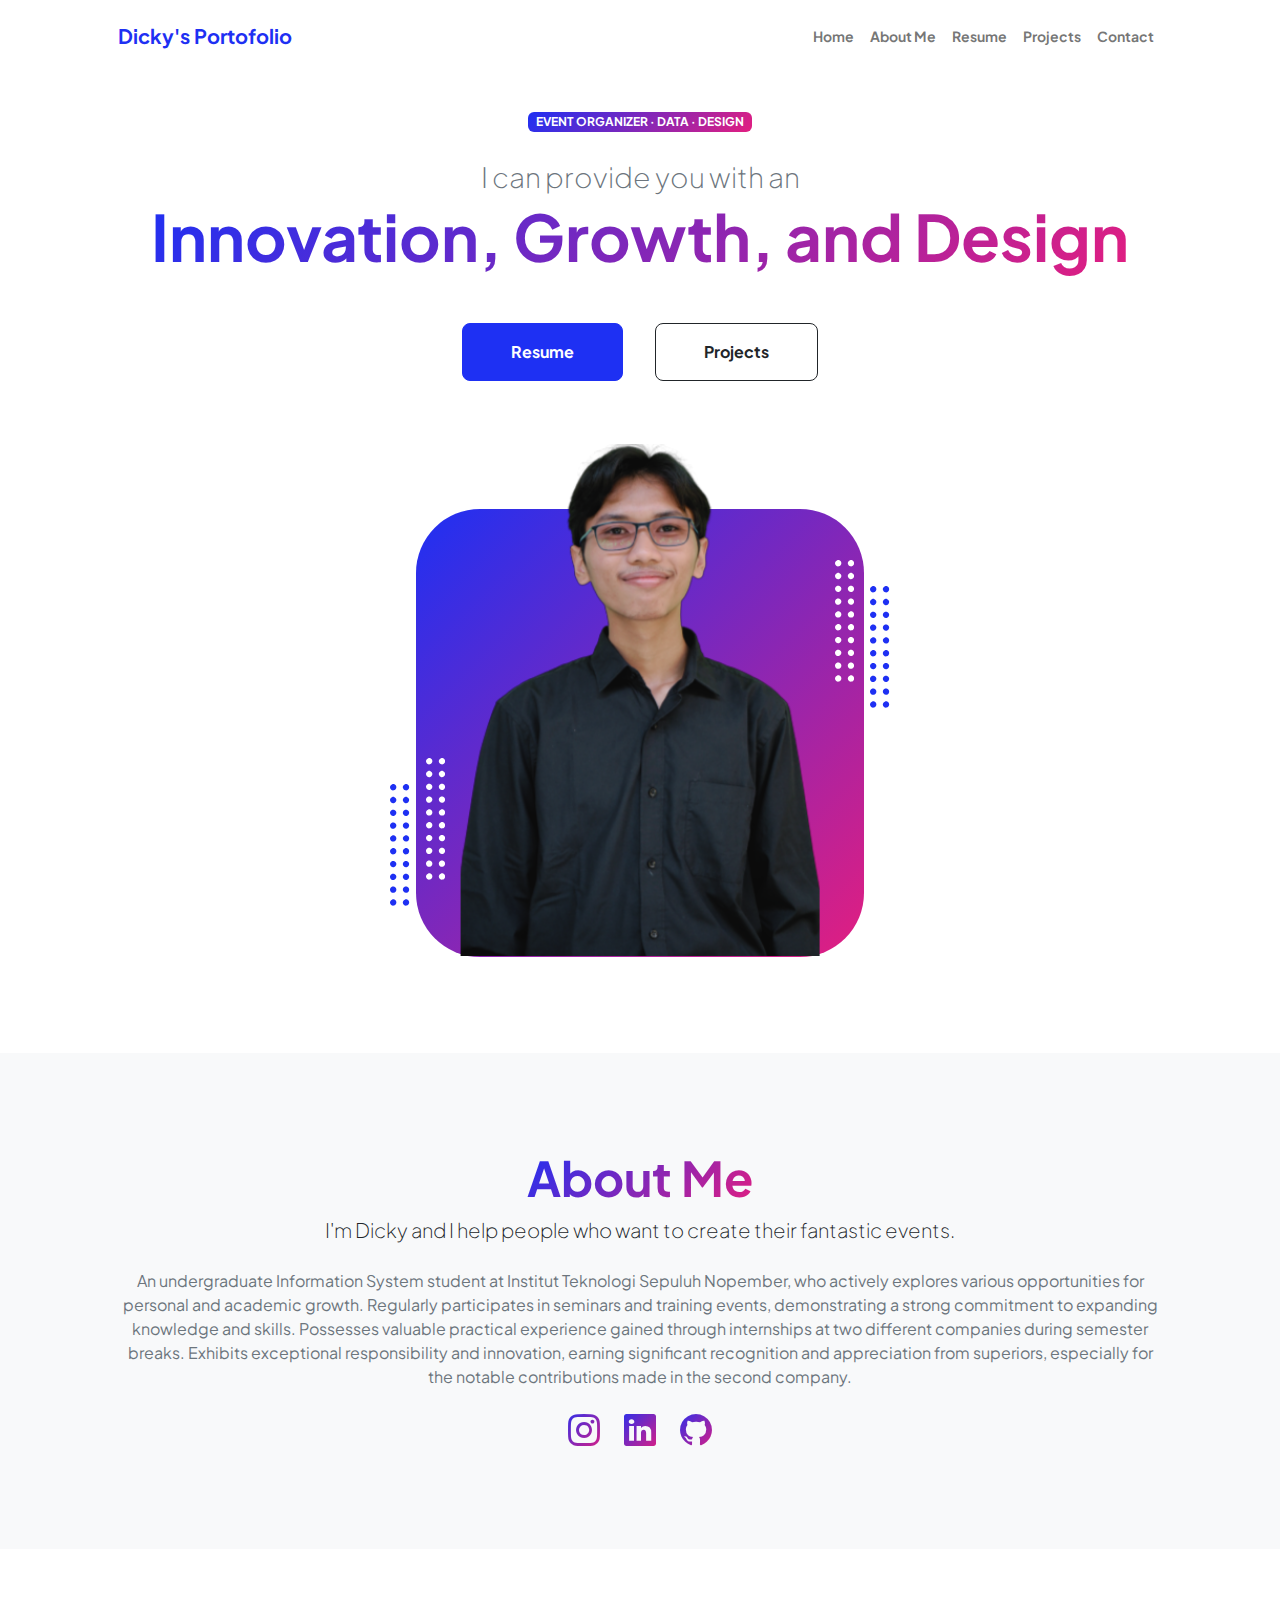
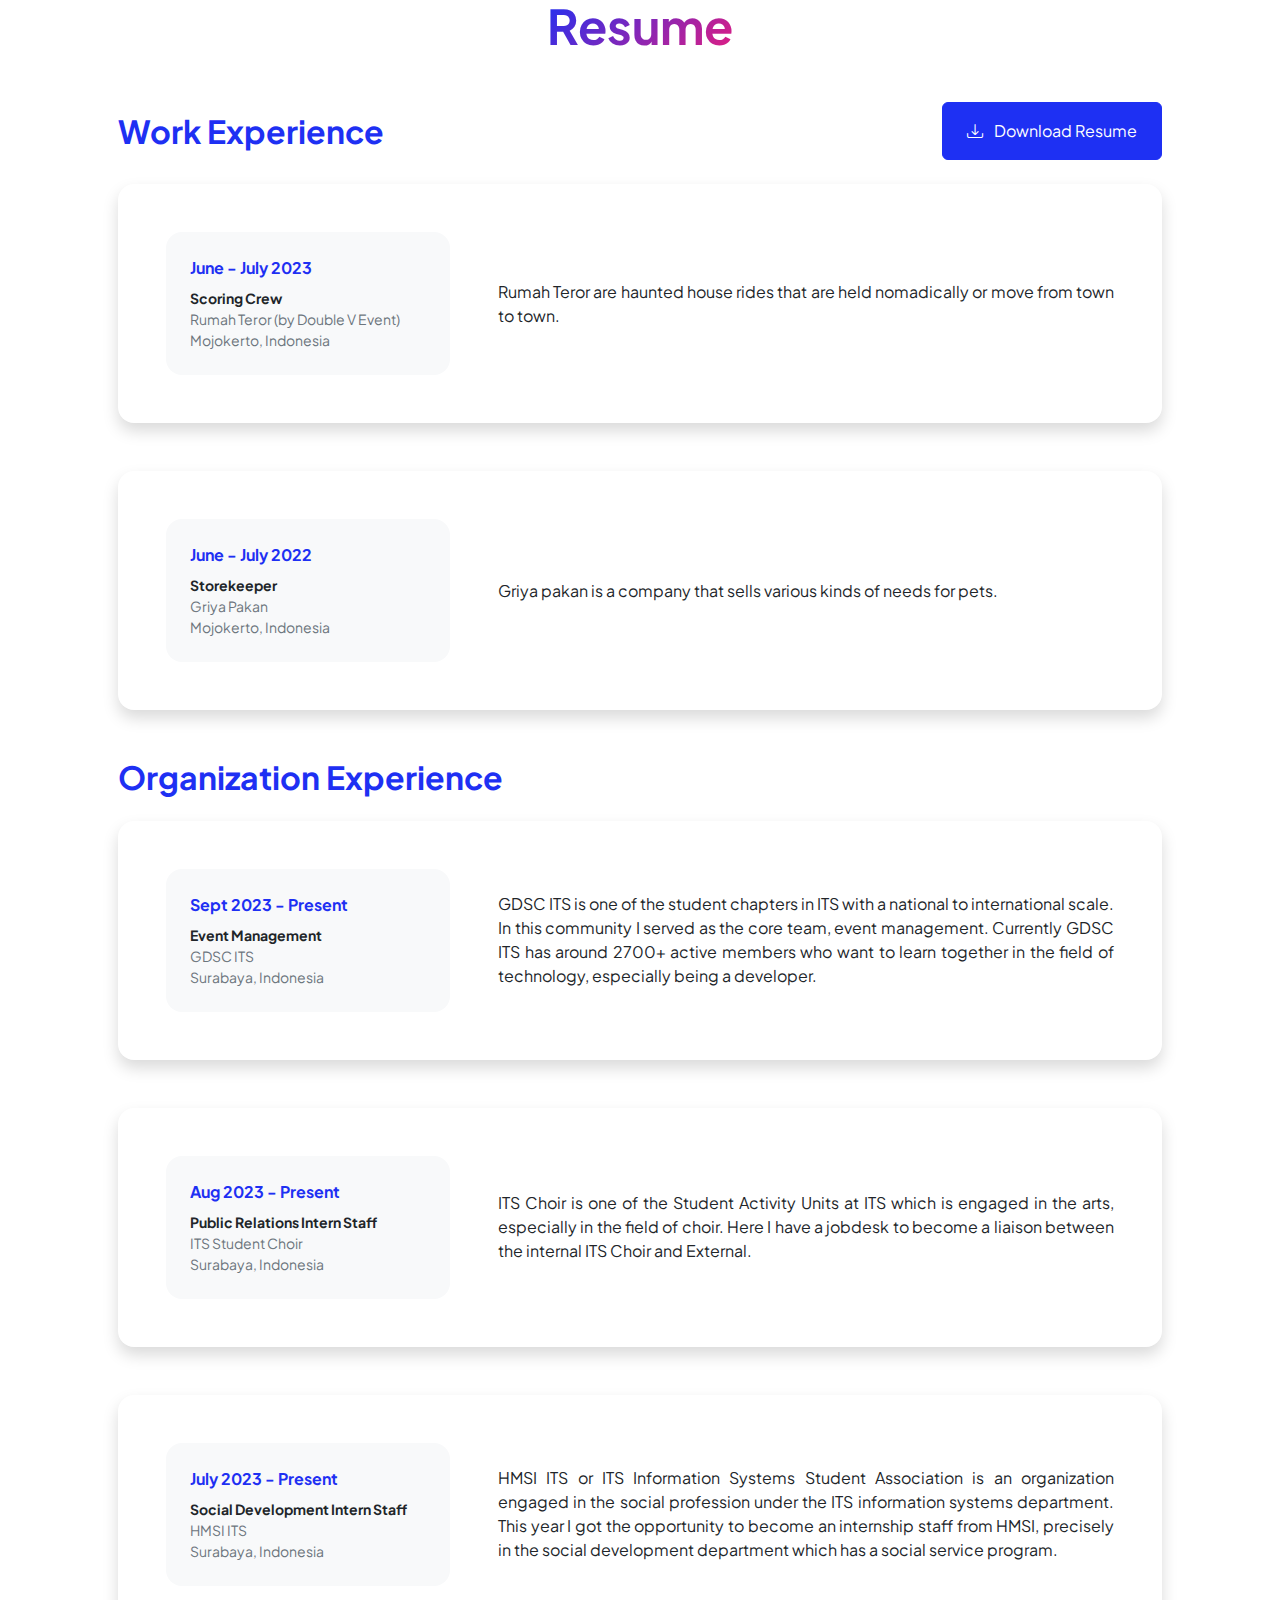
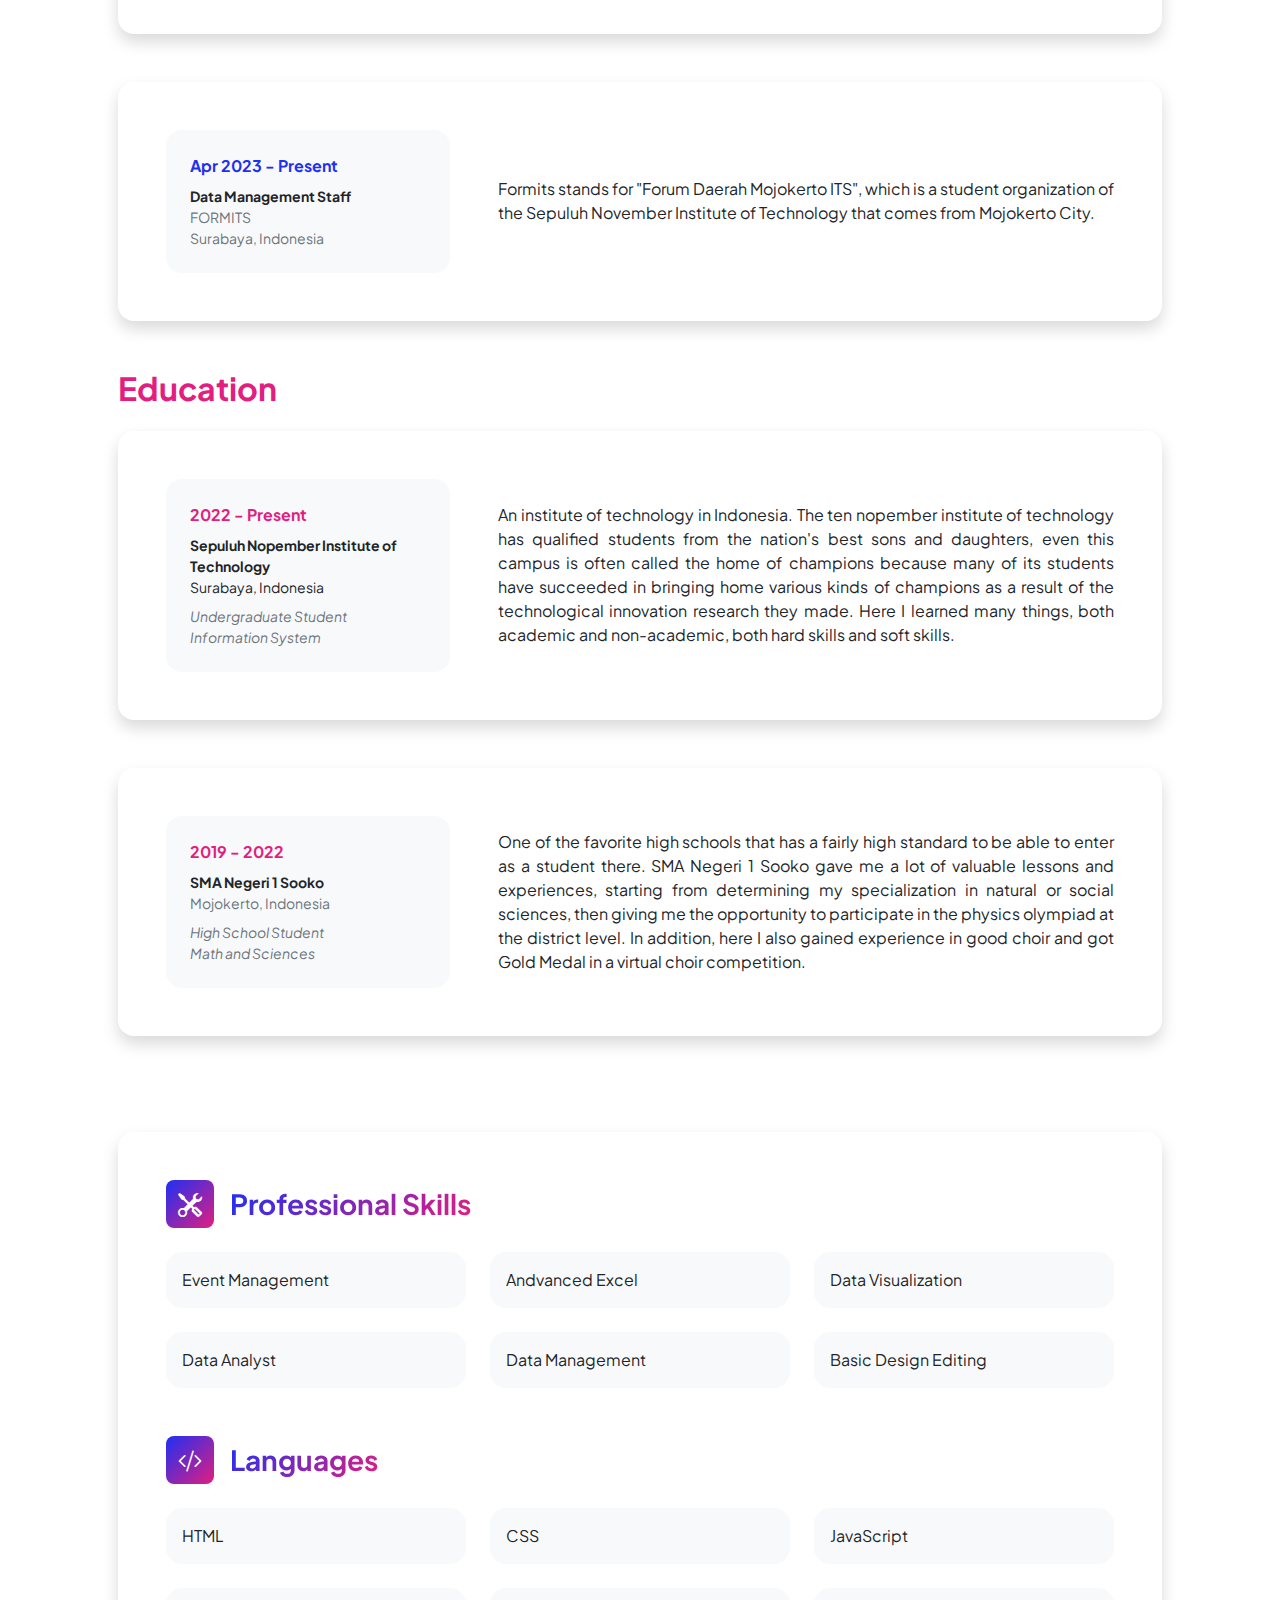
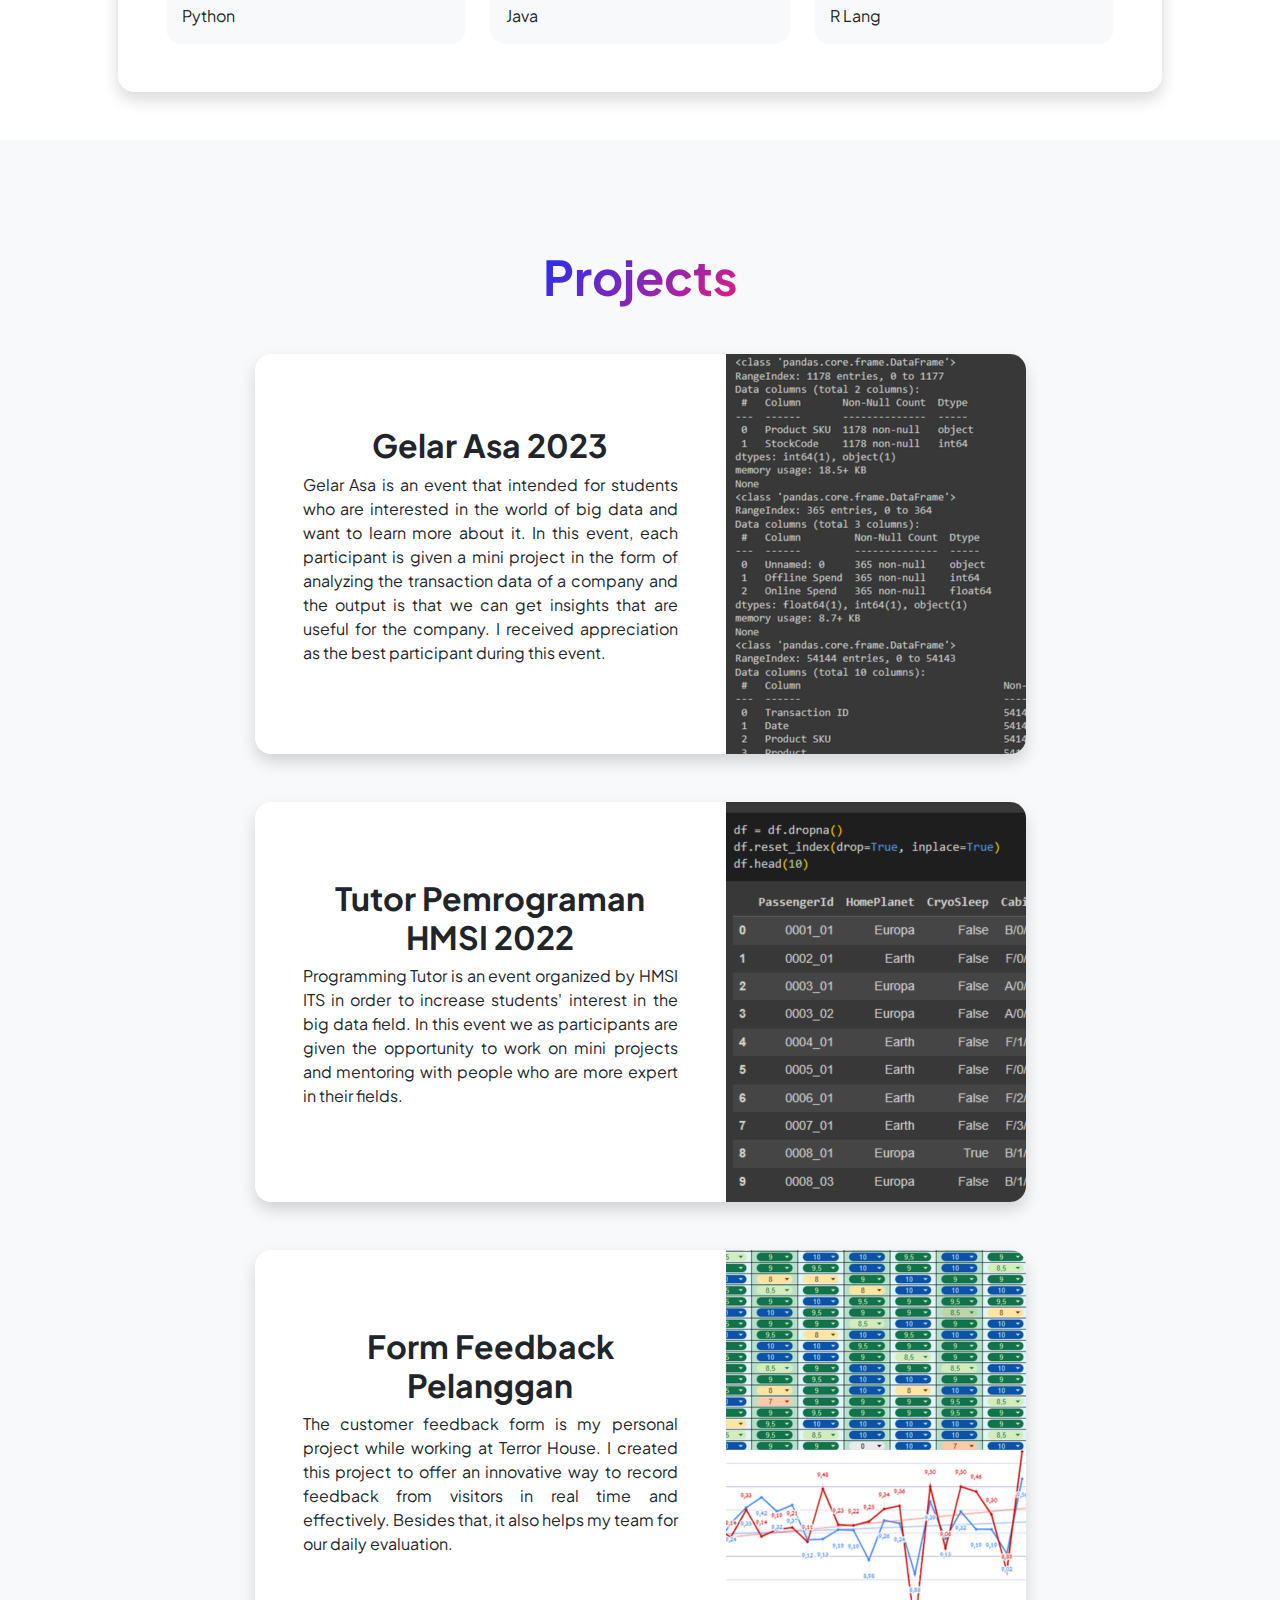
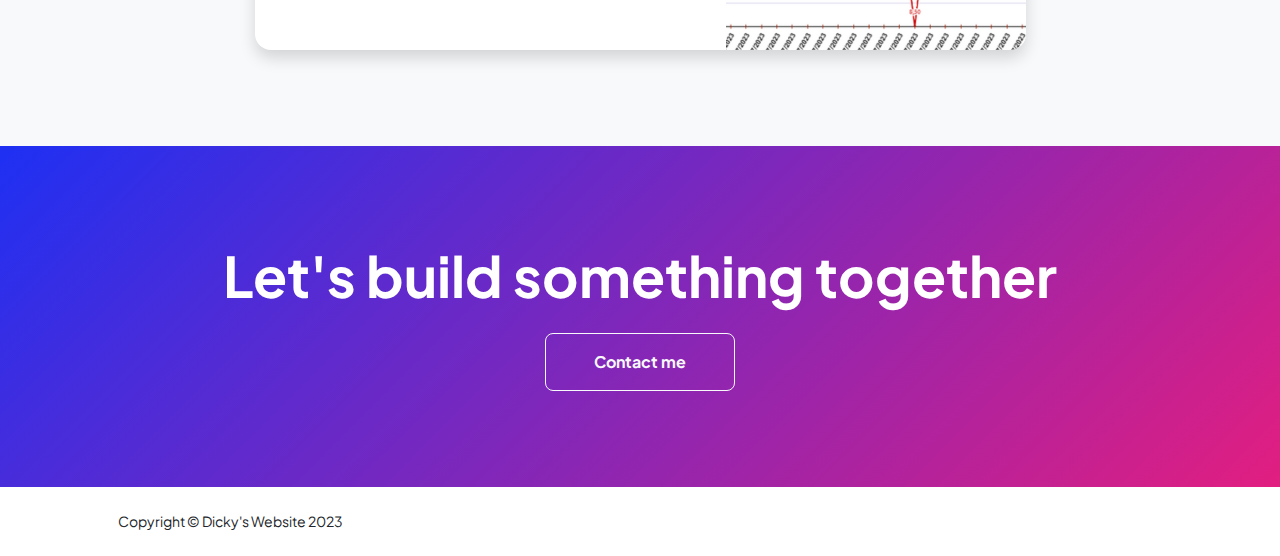
==== commit af7c274c: "Update index.html" ====
--- a/index.html
+++ b/index.html
@@ -71,8 +71,7 @@
                             <div class="profile bg-gradient-primary-to-secondary">
                                 <!-- TIP: For best results, use a photo with a transparent background like the demo example below-->
                                 <!-- Watch a tutorial on how to do this on YouTube (link)-->
-                                <img class="profile-img" src="assets/dicky.png" alt="..." style="margin-bottom: 0.5px;"
-                                    width="340px" />
+                                <img class="profile-img" src="assets/dicky.png" alt="..." style="margin-bottom: 0.5px;" />
                                 <div class="dots-1">
                                     <!-- SVG Dots-->
                                     <svg version="1.1" xmlns="http://www.w3.org/2000/svg"
